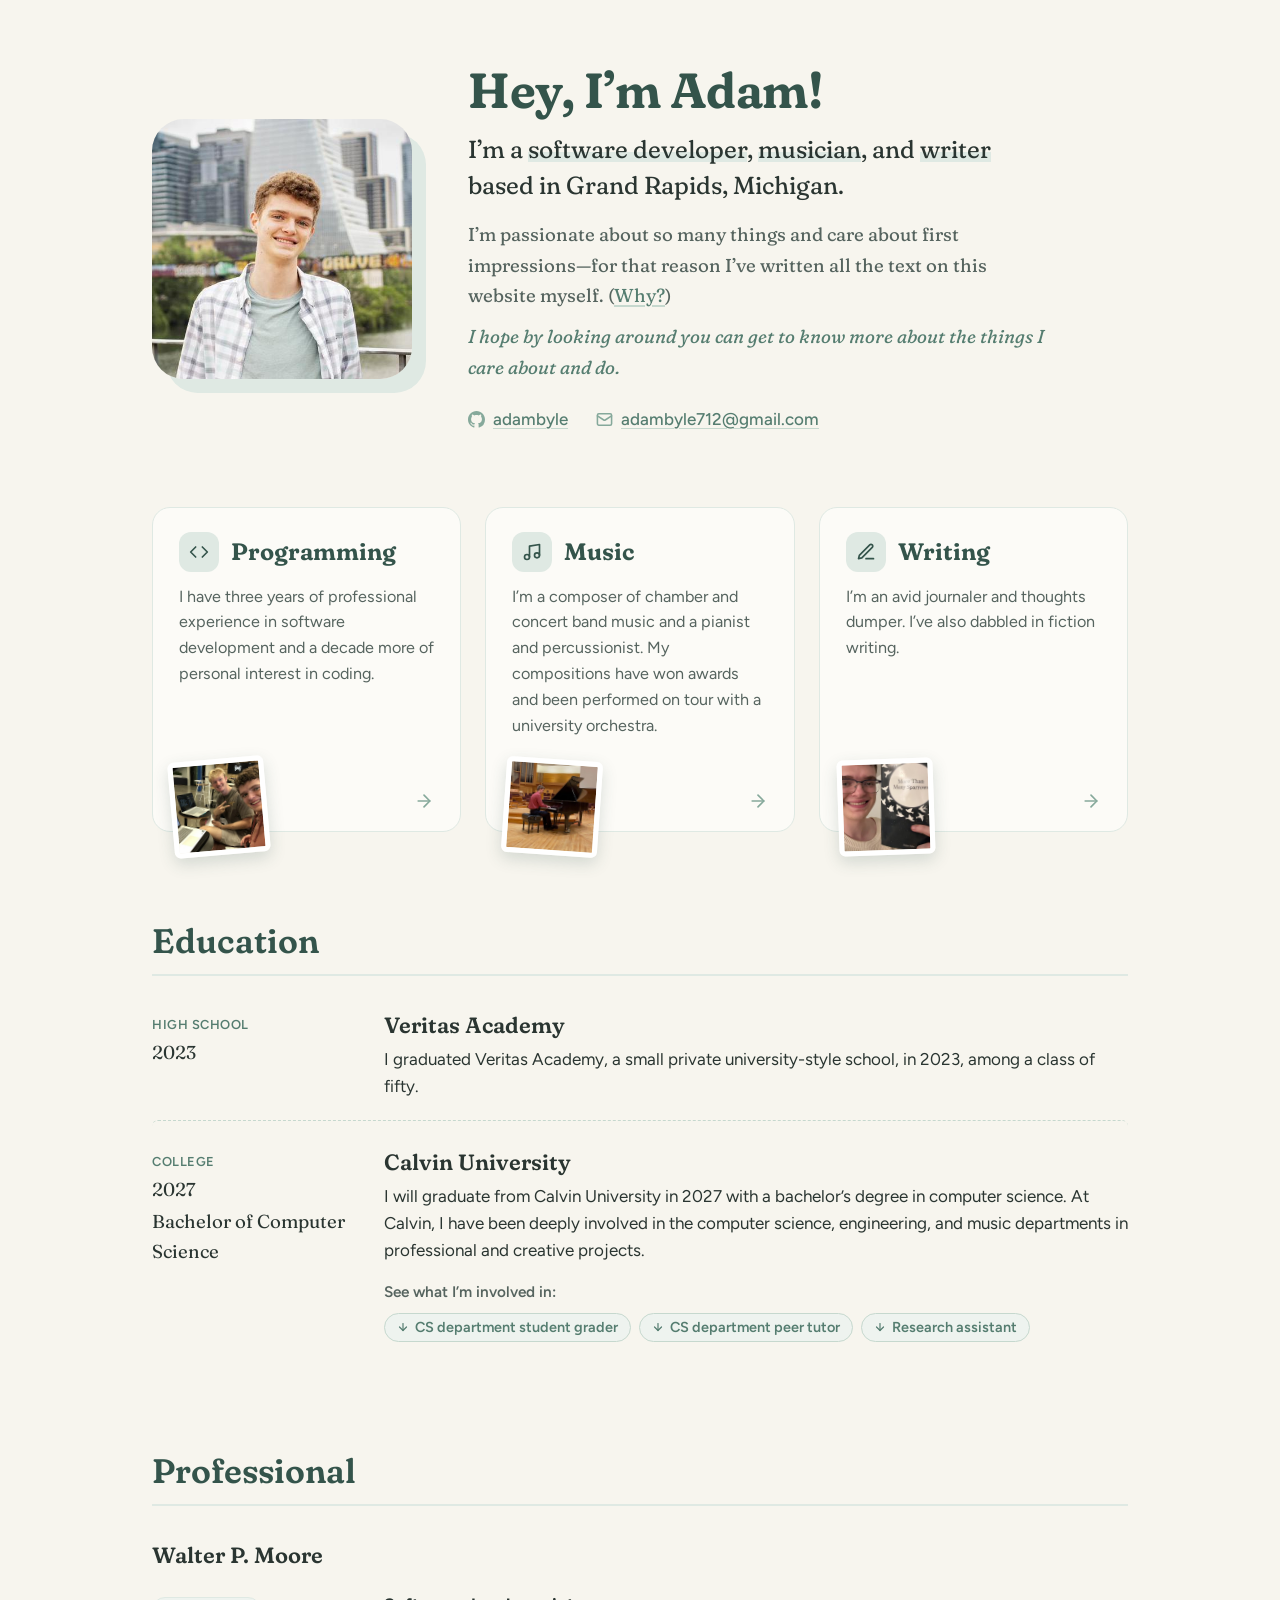
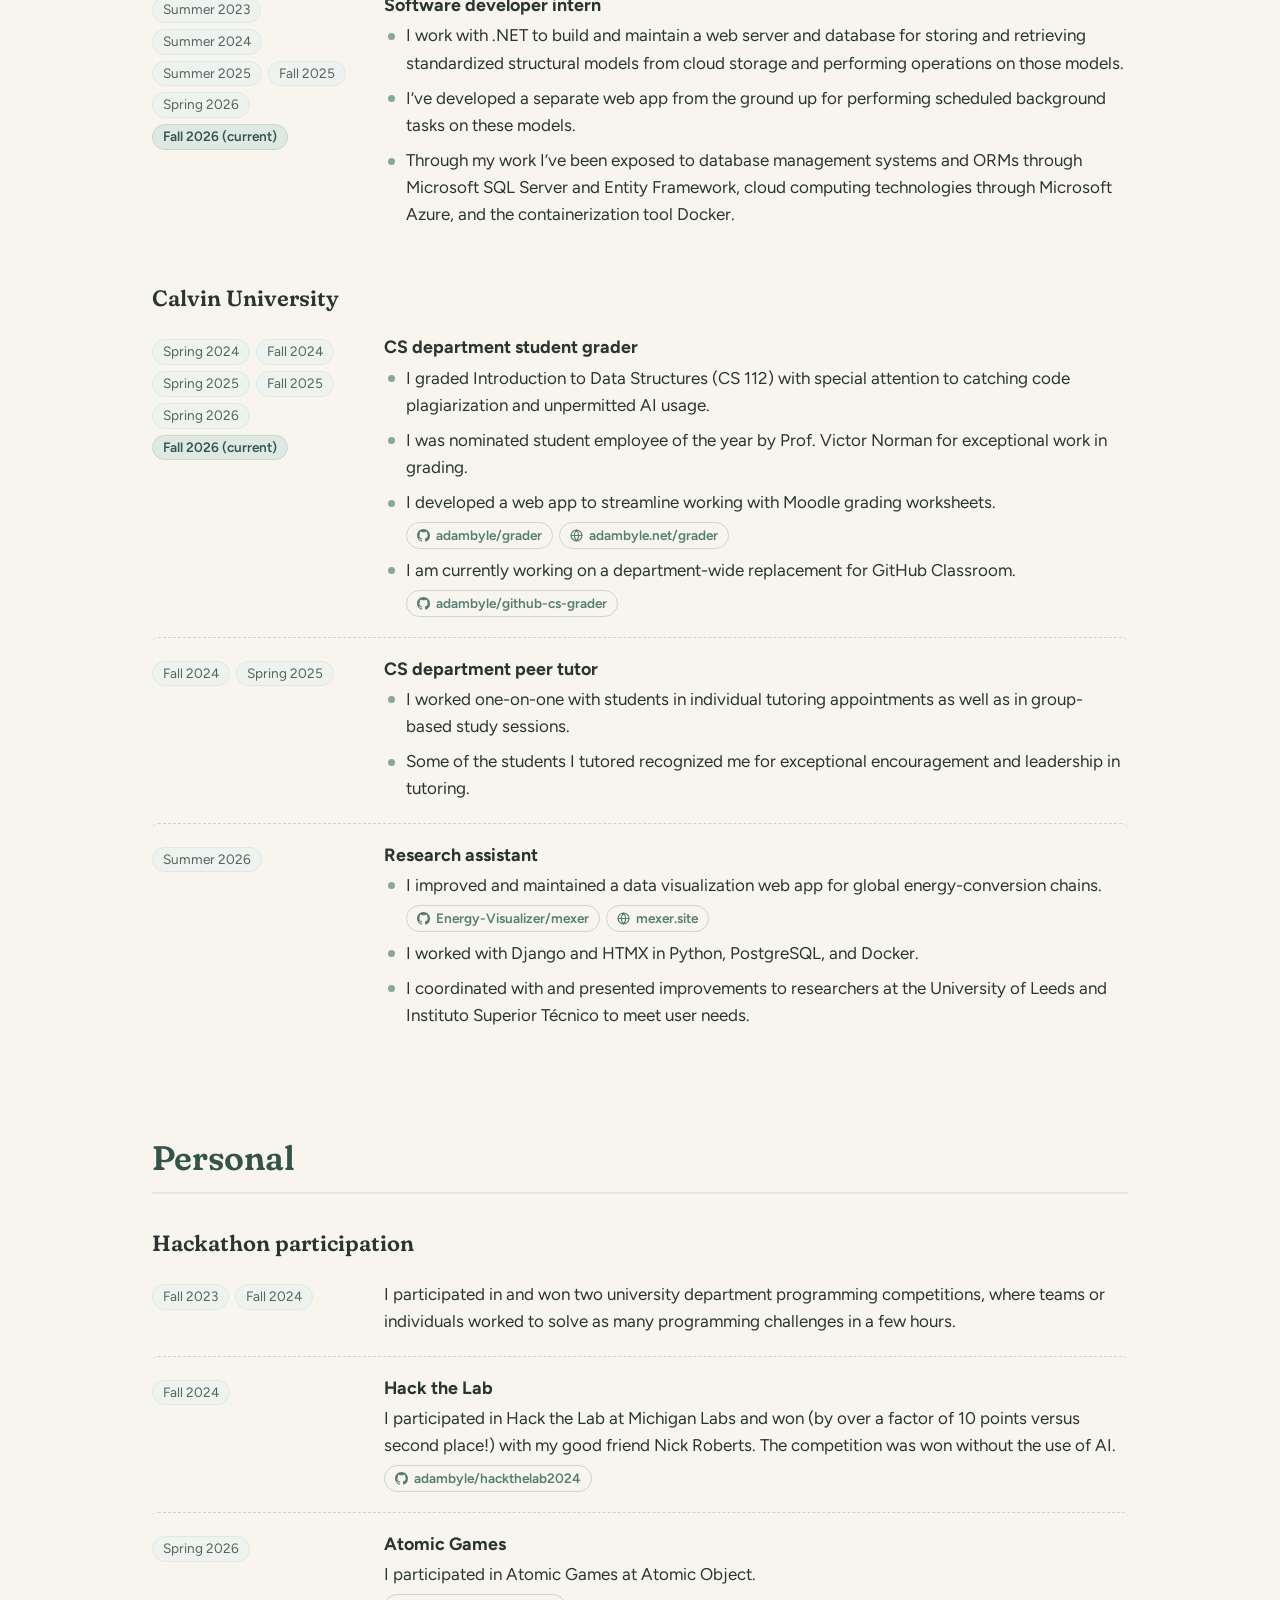
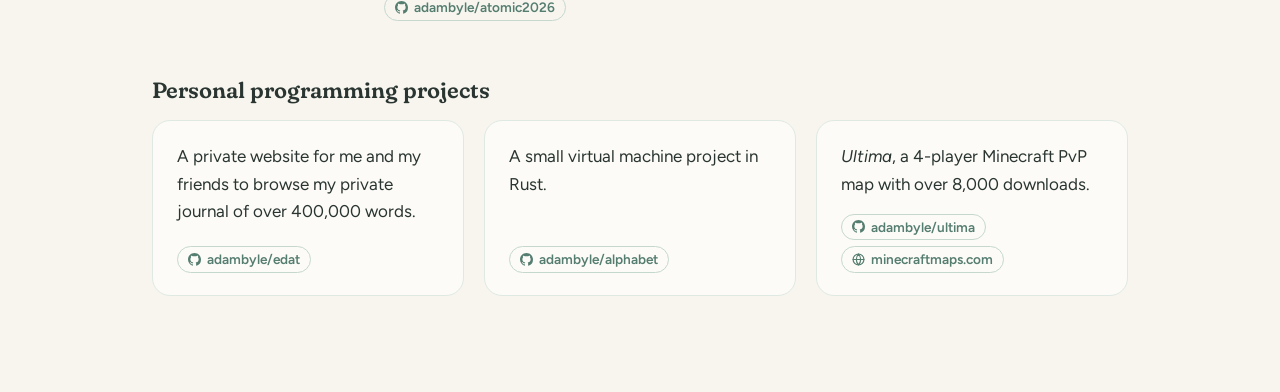
==== index.html @ 0cda098e "Contact info" ====
<!doctype html>
<html lang="en">
    <head>
        <meta charset="utf-8" />
        <meta
            name="viewport"
            content="width=device-width, initial-scale=1.0, shrink-to-fit=no"
        />
        <title>Adam Byle</title>
        <link rel="preconnect" href="https://fonts.googleapis.com" />
        <link rel="preconnect" href="https://fonts.gstatic.com" crossorigin />
        <link
            rel="stylesheet"
            href="https://fonts.googleapis.com/css2?family=Figtree:ital,wght@0,400;0,500;0,600;0,700;1,400&family=Fraunces:ital,opsz,wght,SOFT@0,9..144,400..700,100;1,9..144,400..700,100&display=swap"
        />
        <link rel="stylesheet" type="text/css" href="style.css" />
    </head>

    <body>
        <main class="page">
            <!-- Introduction -->
            <header class="intro">
                <img
                    class="intro-photo"
                    src="assets/images/profile.jpg"
                    alt="Adam Byle"
                    width="460"
                    height="460"
                />
                <div class="intro-text">
                    <h1 class="intro-greeting">Hey, I’m Adam!</h1>
                    <p class="intro-lead">
                        I’m a <span class="mark">software developer</span>,
                        <span class="mark">musician</span>, and
                        <span class="mark">writer</span> based in Grand Rapids,
                        Michigan.
                    </p>
                    <p class="intro-body">
                        I’m passionate about so many things and care about first
                        impressions—for that reason I’ve written all the text on
                        this website myself. (<a href="/article/ai">Why?</a>)
                    </p>
                    <p class="intro-body intro-closing">
                        I hope by looking around you can get to know more about
                        the things I care about and do.
                    </p>
                    <div class="links intro-links">
                        <a
                            class="link-github"
                            href="https://github.com/adambyle"
                            >adambyle</a
                        >
                        <a
                            class="link-email"
                            href="mailto:adambyle712@gmail.com"
                            >adambyle712@gmail.com</a
                        >
                    </div>
                </div>
            </header>

            <!-- Interests -->
            <nav class="interests" aria-label="Interests">
                <a class="interest" href="/programming">
                    <div class="interest-head">
                        <span class="interest-icon" aria-hidden="true">
                            <svg viewBox="0 0 24 24">
                                <polyline points="16 18 22 12 16 6" />
                                <polyline points="8 6 2 12 8 18" />
                            </svg>
                        </span>
                        <h2 class="interest-title">Programming</h2>
                    </div>
                    <p>
                        I have three years of professional experience in
                        software development and a decade more of personal
                        interest in coding.
                    </p>
                    <div class="interest-foot">
                        <img
                            class="interest-photo"
                            src="assets/images/hackathon.jpg"
                            alt="Adam and a friend at a hackathon"
                            width="360"
                            height="360"
                            loading="lazy"
                        />
                        <span class="interest-arrow" aria-hidden="true"></span>
                    </div>
                </a>
                <a class="interest" href="/music">
                    <div class="interest-head">
                        <span class="interest-icon" aria-hidden="true">
                            <svg viewBox="0 0 24 24">
                                <path d="M9 18V5l12-2v13" />
                                <circle cx="6" cy="18" r="3" />
                                <circle cx="18" cy="16" r="3" />
                            </svg>
                        </span>
                        <h2 class="interest-title">Music</h2>
                    </div>
                    <p>
                        I’m a composer of chamber and concert band music and a
                        pianist and percussionist. My compositions have won
                        awards and been performed on tour with a university
                        orchestra.
                    </p>
                    <div class="interest-foot">
                        <img
                            class="interest-photo"
                            src="assets/images/piano.jpg"
                            alt="Adam playing a grand piano"
                            width="360"
                            height="360"
                            loading="lazy"
                        />
                        <span class="interest-arrow" aria-hidden="true"></span>
                    </div>
                </a>
                <a class="interest" href="/writing">
                    <div class="interest-head">
                        <span class="interest-icon" aria-hidden="true">
                            <svg viewBox="0 0 24 24">
                                <path d="M12 20h9" />
                                <path
                                    d="M16.5 3.5a2.121 2.121 0 0 1 3 3L7 19l-4 1 1-4L16.5 3.5z"
                                />
                            </svg>
                        </span>
                        <h2 class="interest-title">Writing</h2>
                    </div>
                    <p>
                        I’m an avid journaler and thoughts dumper. I’ve also
                        dabbled in fiction writing.
                    </p>
                    <div class="interest-foot">
                        <img
                            class="interest-photo"
                            src="assets/images/book.jpg"
                            alt="Adam holding a book he wrote"
                            width="360"
                            height="360"
                            loading="lazy"
                        />
                        <span class="interest-arrow" aria-hidden="true"></span>
                    </div>
                </a>
            </nav>

            <!-- Education -->
            <section class="section" id="education">
                <h2 class="section-title">Education</h2>

                <article class="entry">
                    <div class="entry-meta">
                        <span class="entry-label">High school</span>
                        <span class="entry-date">2023</span>
                    </div>
                    <div class="entry-body">
                        <h3 class="entry-title">Veritas Academy</h3>
                        <p>
                            I graduated Veritas Academy, a small private
                            university-style school, in 2023, among a class of
                            fifty.
                        </p>
                    </div>
                </article>

                <article class="entry">
                    <div class="entry-meta">
                        <span class="entry-label">College</span>
                        <span class="entry-date">2027</span>
                        <span class="entry-date">Bachelor of Computer Science</span>
                    </div>
                    <div class="entry-body">
                        <h3 class="entry-title">Calvin University</h3>
                        <p>
                            I will graduate from Calvin University in 2027 with
                            a bachelor’s degree in computer science. At Calvin,
                            I have been deeply involved in the computer
                            science, engineering, and music departments in
                            professional and creative projects.
                        </p>

                        <!-- Keep in sync with every Calvin involvement on the page. -->
                        <div class="involvements">
                            <p class="involvements-label">
                                See what I’m involved in:
                            </p>
                            <ul class="jump-links">
                                <li>
                                    <a href="#calvin-grader"
                                        >CS department student grader</a
                                    >
                                </li>
                                <li>
                                    <a href="#calvin-tutor"
                                        >CS department peer tutor</a
                                    >
                                </li>
                                <li>
                                    <a href="#calvin-research"
                                        >Research assistant</a
                                    >
                                </li>
                            </ul>
                        </div>
                    </div>
                </article>
            </section>

            <!-- Professional -->
            <section class="section" id="professional">
                <h2 class="section-title">Professional</h2>

                <div class="org">
                    <h3 class="org-title">Walter P. Moore</h3>

                    <article class="entry" id="walter-p-moore">
                        <div class="entry-meta">
                            <ul class="terms">
                                <li>Summer 2023</li>
                                <li>Summer 2024</li>
                                <li>Summer 2025</li>
                                <li>Fall 2025</li>
                                <li>Spring 2026</li>
                                <li class="current">Fall 2026 (current)</li>
                            </ul>
                        </div>
                        <div class="entry-body">
                            <h4 class="entry-title">
                                Software developer intern
                            </h4>
                            <ul class="points">
                                <li>
                                    I work with .NET to build and maintain a
                                    web server and database for storing and
                                    retrieving standardized structural models
                                    from cloud storage and performing
                                    operations on those models.
                                </li>
                                <li>
                                    I’ve developed a separate web app from the
                                    ground up for performing scheduled
                                    background tasks on these models.
                                </li>
                                <li>
                                    Through my work I’ve been exposed to
                                    database management systems and ORMs
                                    through Microsoft SQL Server and Entity
                                    Framework, cloud computing technologies
                                    through Microsoft Azure, and the
                                    containerization tool Docker.
                                </li>
                            </ul>
                        </div>
                    </article>
                </div>

                <div class="org">
                    <h3 class="org-title">Calvin University</h3>

                    <article class="entry" id="calvin-grader">
                        <div class="entry-meta">
                            <ul class="terms">
                                <li>Spring 2024</li>
                                <li>Fall 2024</li>
                                <li>Spring 2025</li>
                                <li>Fall 2025</li>
                                <li>Spring 2026</li>
                                <li class="current">Fall 2026 (current)</li>
                            </ul>
                        </div>
                        <div class="entry-body">
                            <h4 class="entry-title">
                                CS department student grader
                            </h4>
                            <ul class="points">
                                <li>
                                    I graded Introduction to Data Structures (CS
                                    112) with special attention to catching
                                    code plagiarization and unpermitted AI
                                    usage.
                                </li>
                                <li>
                                    I was nominated student employee of the year
                                    by Prof. Victor Norman for exceptional work
                                    in grading.
                                </li>
                                <li>
                                    I developed a web app to streamline working
                                    with Moodle grading worksheets.
                                    <span class="links">
                                        <a
                                            class="link-github"
                                            href="https://github.com/adambyle/grader"
                                            >adambyle/grader</a
                                        >
                                        <a class="link-site" href="/grader"
                                            >adambyle.net/grader</a
                                        >
                                    </span>
                                </li>
                                <li>
                                    I am currently working on a department-wide
                                    replacement for GitHub Classroom.
                                    <span class="links">
                                        <a
                                            class="link-github"
                                            href="https://github.com/adambyle/github-cs-grader"
                                            >adambyle/github-cs-grader</a
                                        >
                                    </span>
                                </li>
                            </ul>
                        </div>
                    </article>

                    <article class="entry" id="calvin-tutor">
                        <div class="entry-meta">
                            <ul class="terms">
                                <li>Fall 2024</li>
                                <li>Spring 2025</li>
                            </ul>
                        </div>
                        <div class="entry-body">
                            <h4 class="entry-title">
                                CS department peer tutor
                            </h4>
                            <ul class="points">
                                <li>
                                    I worked one-on-one with students in
                                    individual tutoring appointments as well as
                                    in group-based study sessions.
                                </li>
                                <li>
                                    Some of the students I tutored recognized me
                                    for exceptional encouragement and leadership
                                    in tutoring.
                                </li>
                            </ul>
                        </div>
                    </article>

                    <article class="entry" id="calvin-research">
                        <div class="entry-meta">
                            <ul class="terms">
                                <li>Summer 2026</li>
                            </ul>
                        </div>
                        <div class="entry-body">
                            <h4 class="entry-title">Research assistant</h4>
                            <ul class="points">
                                <li>
                                    I improved and maintained a data
                                    visualization web app for global
                                    energy-conversion chains.
                                    <span class="links">
                                        <a
                                            class="link-github"
                                            href="https://github.com/Energy-Visualizer/mexer"
                                            >Energy-Visualizer/mexer</a
                                        >
                                        <a
                                            class="link-site"
                                            href="https://mexer.site"
                                            >mexer.site</a
                                        >
                                    </span>
                                </li>
                                <li>
                                    I worked with Django and HTMX in Python,
                                    PostgreSQL, and Docker.
                                </li>
                                <li>
                                    I coordinated with and presented
                                    improvements to researchers at the
                                    University of Leeds and Instituto Superior
                                    Técnico to meet user needs.
                                </li>
                            </ul>
                        </div>
                    </article>
                </div>
            </section>

            <!-- Personal -->
            <section class="section" id="personal">
                <h2 class="section-title">Personal</h2>

                <div class="org">
                    <h3 class="org-title">Hackathon participation</h3>

                    <article class="entry">
                        <div class="entry-meta">
                            <ul class="terms">
                                <li>Fall 2023</li>
                                <li>Fall 2024</li>
                            </ul>
                        </div>
                        <div class="entry-body">
                            <p>
                                I participated in and won two university
                                department programming competitions, where
                                teams or individuals worked to solve as many
                                programming challenges in a few hours.
                            </p>
                        </div>
                    </article>

                    <article class="entry">
                        <div class="entry-meta">
                            <ul class="terms">
                                <li>Fall 2024</li>
                            </ul>
                        </div>
                        <div class="entry-body">
                            <h4 class="entry-title">Hack the Lab</h4>
                            <p>
                                I participated in Hack the Lab at Michigan Labs
                                and won (by over a factor of 10 points versus
                                second place!) with my good friend Nick Roberts.
                                The competition was won without the use of AI.
                            </p>
                            <span class="links">
                                <a
                                    class="link-github"
                                    href="https://github.com/adambyle/hackthelab2024"
                                    >adambyle/hackthelab2024</a
                                >
                            </span>
                        </div>
                    </article>

                    <article class="entry">
                        <div class="entry-meta">
                            <ul class="terms">
                                <li>Spring 2026</li>
                            </ul>
                        </div>
                        <div class="entry-body">
                            <h4 class="entry-title">Atomic Games</h4>
                            <p>I participated in Atomic Games at Atomic Object.</p>
                            <span class="links">
                                <a
                                    class="link-github"
                                    href="https://github.com/adambyle/atomic2026"
                                    >adambyle/atomic2026</a
                                >
                            </span>
                        </div>
                    </article>
                </div>

                <div class="org">
                    <h3 class="org-title">Personal programming projects</h3>

                    <ul class="projects">
                        <li class="project">
                            <p>
                                A private website for me and my friends to
                                browse my private journal of over 400,000 words.
                            </p>
                            <span class="links">
                                <a
                                    class="link-github"
                                    href="https://github.com/adambyle/edat"
                                    >adambyle/edat</a
                                >
                            </span>
                        </li>
                        <li class="project">
                            <p>A small virtual machine project in Rust.</p>
                            <span class="links">
                                <a
                                    class="link-github"
                                    href="https://github.com/adambyle/alphabet"
                                    >adambyle/alphabet</a
                                >
                            </span>
                        </li>
                        <li class="project">
                            <p>
                                <em>Ultima</em>, a 4-player Minecraft PvP map
                                with over 8,000 downloads.
                            </p>
                            <span class="links">
                                <a
                                    class="link-github"
                                    href="https://github.com/adambyle/ultima"
                                    >adambyle/ultima</a
                                >
                                <a
                                    class="link-site"
                                    href="https://www.minecraftmaps.com/47320-ultima-pvp"
                                    >minecraftmaps.com</a
                                >
                            </span>
                        </li>
                    </ul>
                </div>
            </section>

            <!-- Music and writing: reserved for future content. -->
            <!--
            <section class="section" id="music-and-writing">
                <h2 class="section-title">Music and writing</h2>
            </section>
            -->
        </main>
    </body>
</html>
---- style.css ----
:root {
    /* Off-whites */
    --paper: #f7f5ee;
    --paper-raised: #fcfbf7;

    /* Soft blue-leaning greens */
    --sage-50: #eef3ef;
    --sage-100: #dfe9e3;
    --sage-200: #c6d8ce;
    --sage-400: #86a99b;
    --sage-600: #557d70;
    --sage-800: #34544b;

    /* Text */
    --ink: #2a3531;
    --ink-soft: #56645f;

    --font-serif: "Fraunces", Georgia, "Times New Roman", serif;
    --font-sans: "Figtree", system-ui, -apple-system, "Segoe UI", sans-serif;

    --radius: 18px;

    /* Icons (used as masks so they take on the text color) */
    --icon-github: url("data:image/svg+xml,%3Csvg xmlns='http://www.w3.org/2000/svg' viewBox='0 0 16 16'%3E%3Cpath d='M8 0C3.58 0 0 3.58 0 8c0 3.54 2.29 6.53 5.47 7.59.4.07.55-.17.55-.38 0-.19-.01-.82-.01-1.49-2.01.37-2.53-.49-2.69-.94-.09-.23-.48-.94-.82-1.13-.28-.15-.68-.52-.01-.53.63-.01 1.08.58 1.23.82.72 1.21 1.87.87 2.33.66.07-.52.28-.87.51-1.07-1.78-.2-3.64-.89-3.64-3.95 0-.87.31-1.59.82-2.15-.08-.2-.36-1.02.08-2.12 0 0 .67-.21 2.2.82.64-.18 1.32-.27 2-.27.68 0 1.36.09 2 .27 1.53-1.04 2.2-.82 2.2-.82.44 1.1.16 1.92.08 2.12.51.56.82 1.27.82 2.15 0 3.07-1.87 3.75-3.65 3.95.29.25.54.73.54 1.48 0 1.07-.01 1.93-.01 2.2 0 .21.15.46.55.38A8.013 8.013 0 0016 8c0-4.42-3.58-8-8-8z'/%3E%3C/svg%3E");
    --icon-globe: url("data:image/svg+xml,%3Csvg xmlns='http://www.w3.org/2000/svg' viewBox='0 0 24 24' fill='none' stroke='black' stroke-width='2.2' stroke-linecap='round' stroke-linejoin='round'%3E%3Ccircle cx='12' cy='12' r='10'/%3E%3Cpath d='M12 2a14.5 14.5 0 0 0 0 20 14.5 14.5 0 0 0 0-20'/%3E%3Cpath d='M2 12h20'/%3E%3C/svg%3E");
    --icon-mail: url("data:image/svg+xml,%3Csvg xmlns='http://www.w3.org/2000/svg' viewBox='0 0 24 24' fill='none' stroke='black' stroke-width='2.2' stroke-linecap='round' stroke-linejoin='round'%3E%3Crect x='2' y='4' width='20' height='16' rx='2'/%3E%3Cpath d='m22 7-8.97 5.7a1.94 1.94 0 0 1-2.06 0L2 7'/%3E%3C/svg%3E");
    --icon-arrow-right: url("data:image/svg+xml,%3Csvg xmlns='http://www.w3.org/2000/svg' viewBox='0 0 24 24' fill='none' stroke='black' stroke-width='2' stroke-linecap='round' stroke-linejoin='round'%3E%3Cpath d='M5 12h14'/%3E%3Cpath d='m12 5 7 7-7 7'/%3E%3C/svg%3E");
    --icon-arrow-down: url("data:image/svg+xml,%3Csvg xmlns='http://www.w3.org/2000/svg' viewBox='0 0 24 24' fill='none' stroke='black' stroke-width='2.4' stroke-linecap='round' stroke-linejoin='round'%3E%3Cpath d='M12 5v14'/%3E%3Cpath d='m19 12-7 7-7-7'/%3E%3C/svg%3E");
}

*,
*::before,
*::after {
    box-sizing: border-box;
}

html {
    background: var(--paper);
    color: var(--ink);
    font-family: var(--font-sans);
    font-size: 17px;
    line-height: 1.6;
    -webkit-text-size-adjust: 100%;
    scroll-behavior: smooth;
}

body {
    margin: 0;
}

a {
    color: var(--sage-600);
    text-decoration-color: var(--sage-200);
    text-decoration-thickness: 2px;
    text-underline-offset: 3px;
    transition:
        color 0.15s ease,
        text-decoration-color 0.15s ease;
}

a:hover {
    color: var(--sage-800);
    text-decoration-color: var(--sage-400);
}

h1,
h2,
h3,
h4 {
    margin: 0;
    line-height: 1.25;
}

p {
    margin: 0;
}

.page {
    max-width: 1040px;
    margin: 0 auto;
    padding: 64px 32px 96px;
}

/* ---------- Introduction ---------- */

.intro {
    display: grid;
    grid-template-columns: auto 1fr;
    align-items: center;
    gap: 56px;
}

.intro-photo {
    display: block;
    width: 260px;
    height: 260px;
    object-fit: cover;
    border-radius: 32px;
    box-shadow: 14px 14px 0 var(--sage-100);
}

.intro-text {
    max-width: 34em;
    font-family: var(--font-serif);
    font-variation-settings: "SOFT" 100;
}

.intro-greeting {
    font-size: 2.9rem;
    font-weight: 650;
    line-height: 1.1;
    letter-spacing: -0.01em;
    color: var(--sage-800);
}

.intro-lead {
    margin-top: 14px;
    font-size: 1.45rem;
    line-height: 1.45;
}

/* A soft highlighter stroke behind key words */
.mark {
    background: linear-gradient(
        transparent 60%,
        var(--sage-100) 60%,
        var(--sage-100) 92%,
        transparent 92%
    );
}

.intro-body {
    margin-top: 16px;
    font-size: 1.1rem;
    line-height: 1.65;
    color: var(--ink-soft);
}

.intro-closing {
    margin-top: 10px;
    font-style: italic;
    color: var(--sage-600);
}

/* ---------- Interests ---------- */

.interests {
    display: grid;
    grid-template-columns: repeat(3, 1fr);
    gap: 24px;
    margin-top: 72px;
}

.interest {
    display: flex;
    flex-direction: column;
    gap: 12px;
    padding: 24px 26px 20px;
    text-decoration: none;
    color: var(--ink);
    background: var(--paper-raised);
    border: 1px solid var(--sage-100);
    border-radius: var(--radius);
    transition:
        border-color 0.2s ease,
        background-color 0.2s ease,
        transform 0.2s ease;
}

.interest:hover {
    color: var(--ink);
    background: var(--sage-50);
    border-color: var(--sage-200);
    transform: translateY(-2px);
}

.interest-head {
    display: flex;
    align-items: center;
    gap: 12px;
}

.interest-icon {
    display: grid;
    place-items: center;
    flex: none;
    width: 40px;
    height: 40px;
    border-radius: 12px;
    background: var(--sage-100);
    color: var(--sage-800);
}

.interest-icon svg {
    width: 20px;
    height: 20px;
    fill: none;
    stroke: currentColor;
    stroke-width: 2;
    stroke-linecap: round;
    stroke-linejoin: round;
}

.interest-title {
    font-family: var(--font-serif);
    font-variation-settings: "SOFT" 100;
    font-weight: 650;
    font-size: 1.4rem;
    color: var(--sage-800);
}

.interest p {
    color: var(--ink-soft);
    font-size: 0.95rem;
}

.interest-foot {
    display: flex;
    align-items: flex-end;
    justify-content: space-between;
    margin-top: auto;
    padding-top: 8px;
}

/* Small snapshot that hangs over the bottom edge of the panel */
.interest-photo {
    display: block;
    width: 96px;
    height: 96px;
    margin: 0 0 -44px -8px;
    object-fit: cover;
    border: 5px solid #fff;
    border-radius: 6px;
    box-shadow: 0 6px 16px rgba(52, 84, 75, 0.18);
    transform: rotate(-5deg);
    transition: transform 0.25s ease;
}

.interest:nth-child(2) .interest-photo {
    transform: rotate(4deg);
}

.interest:nth-child(3) .interest-photo {
    transform: rotate(-2deg);
}

.interest:hover .interest-photo {
    transform: rotate(0deg) scale(1.04);
}

.interest-arrow {
    width: 20px;
    height: 20px;
    background: var(--sage-400);
    mask: var(--icon-arrow-right) center / contain no-repeat;
    -webkit-mask: var(--icon-arrow-right) center / contain no-repeat;
    transition:
        transform 0.2s ease,
        background-color 0.2s ease;
}

.interest:hover .interest-arrow {
    background: var(--sage-800);
    transform: translateX(3px);
}

/* ---------- Experience sections ---------- */

.section {
    margin-top: 88px;
}

.section-title {
    font-family: var(--font-serif);
    font-variation-settings: "SOFT" 100;
    font-weight: 600;
    font-size: 2rem;
    color: var(--sage-800);
    padding-bottom: 12px;
    margin-bottom: 8px;
    border-bottom: 2px solid var(--sage-100);
}

.org {
    margin-top: 36px;
}

.org-title {
    font-family: var(--font-serif);
    font-variation-settings: "SOFT" 100;
    font-weight: 600;
    font-size: 1.3rem;
    color: var(--ink);
    margin-bottom: 4px;
}

.entry {
    display: grid;
    grid-template-columns: 200px 1fr;
    gap: 32px;
    padding: 20px 0;
    border-radius: 6px;
    scroll-margin-top: 32px;
}

.entry + .entry {
    border-top: 1px dashed var(--sage-200);
}

.section > .entry {
    padding-top: 28px;
}

/* Gently highlight an entry reached through a jump link */
.entry:target {
    animation: arrive 2.4s ease-out;
}

@keyframes arrive {
    0%,
    30% {
        background: var(--sage-50);
        box-shadow: 0 0 0 14px var(--sage-50);
    }
    100% {
        background: transparent;
        box-shadow: 0 0 0 14px transparent;
    }
}

.entry-meta {
    display: flex;
    flex-direction: column;
    align-items: flex-start;
    gap: 2px;
    font-size: 0.88rem;
    color: var(--ink-soft);
    padding-top: 3px;
}

.entry-label {
    font-weight: 600;
    letter-spacing: 0.04em;
    text-transform: uppercase;
    font-size: 0.76rem;
    color: var(--sage-600);
}

.entry-date {
    font-family: var(--font-serif);
    font-size: 1.1rem;
    color: var(--ink);
}

.entry-title {
    font-family: var(--font-sans);
    font-weight: 700;
    font-size: 1.05rem;
    margin-bottom: 6px;
}

h3.entry-title {
    font-family: var(--font-serif);
    font-variation-settings: "SOFT" 100;
    font-weight: 600;
    font-size: 1.3rem;
}

/* Term chips (e.g. "Summer 2023") */

.terms {
    display: flex;
    flex-wrap: wrap;
    gap: 6px;
    margin: 0;
    padding: 0;
    list-style: none;
}

.terms li {
    padding: 1px 10px;
    border-radius: 999px;
    background: var(--sage-50);
    border: 1px solid var(--sage-100);
    font-size: 0.8rem;
    white-space: nowrap;
}

.terms li.current {
    background: var(--sage-100);
    border-color: var(--sage-200);
    color: var(--sage-800);
    font-weight: 600;
}

/* Bulleted points */

.points {
    margin: 0;
    padding: 0;
    list-style: none;
}

.points li {
    position: relative;
    padding-left: 22px;
}

.points li + li {
    margin-top: 8px;
}

.points li::before {
    content: "";
    position: absolute;
    left: 4px;
    top: 0.62em;
    width: 7px;
    height: 7px;
    border-radius: 50%;
    background: var(--sage-400);
}

/* Link pills (GitHub repositories, live sites) */

.links {
    display: flex;
    flex-wrap: wrap;
    gap: 6px;
    margin-top: 6px;
}

.links a {
    display: inline-flex;
    align-items: center;
    gap: 6px;
    padding: 0 10px;
    border-radius: 999px;
    border: 1px solid var(--sage-200);
    font-size: 0.8rem;
    font-weight: 600;
    line-height: 1.8;
    text-decoration: none;
    white-space: nowrap;
    transition:
        background-color 0.15s ease,
        color 0.15s ease;
}

.links a:hover {
    background: var(--sage-100);
}

.link-github::before,
.link-site::before,
.link-email::before {
    content: "";
    flex: none;
    width: 13px;
    height: 13px;
    background: currentColor;
}

.link-github::before {
    mask: var(--icon-github) center / contain no-repeat;
    -webkit-mask: var(--icon-github) center / contain no-repeat;
}

.link-site::before {
    mask: var(--icon-globe) center / contain no-repeat;
    -webkit-mask: var(--icon-globe) center / contain no-repeat;
}

.link-email::before {
    mask: var(--icon-mail) center / contain no-repeat;
    -webkit-mask: var(--icon-mail) center / contain no-repeat;
}

/* GitHub and email under the introduction */
.intro-links {
    gap: 8px 28px;
    margin-top: 20px;
    font-family: var(--font-sans);
}

.intro-links a {
    gap: 8px;
    padding: 0;
    border: none;
    border-radius: 0;
    font-size: 1rem;
    font-weight: 500;
    text-decoration: underline;
    text-decoration-color: var(--sage-200);
}

.intro-links a:hover {
    background: none;
    text-decoration-color: var(--sage-400);
}

.intro-links a::before {
    width: 17px;
    height: 17px;
    background: var(--sage-400);
}

.intro-links a:hover::before {
    background: var(--sage-600);
}

/* Jump links to related entries */

.involvements {
    margin-top: 16px;
}

.involvements-label {
    font-size: 0.9rem;
    font-weight: 600;
    color: var(--ink-soft);
}

.jump-links {
    display: flex;
    flex-wrap: wrap;
    gap: 8px;
    margin: 8px 0 0;
    padding: 0;
    list-style: none;
}

.jump-links a {
    display: inline-flex;
    align-items: center;
    gap: 6px;
    padding: 2px 12px;
    border-radius: 999px;
    background: var(--sage-50);
    border: 1px solid var(--sage-200);
    font-size: 0.85rem;
    font-weight: 600;
    text-decoration: none;
    transition: background-color 0.15s ease;
}

.jump-links a::before {
    content: "";
    flex: none;
    width: 12px;
    height: 12px;
    background: currentColor;
    mask: var(--icon-arrow-down) center / contain no-repeat;
    -webkit-mask: var(--icon-arrow-down) center / contain no-repeat;
}

.jump-links a:hover {
    background: var(--sage-100);
}

/* Personal projects */

.projects {
    display: grid;
    grid-template-columns: repeat(3, 1fr);
    gap: 20px;
    margin: 16px 0 0;
    padding: 0;
    list-style: none;
}

.project {
    display: flex;
    flex-direction: column;
    justify-content: space-between;
    gap: 16px;
    padding: 22px 24px;
    background: var(--paper-raised);
    border: 1px solid var(--sage-100);
    border-radius: var(--radius);
}

.project .links {
    margin-top: 0;
}

/* ---------- Small screens ---------- */

@media (max-width: 820px) {
    .intro {
        grid-template-columns: 1fr;
        gap: 36px;
    }

    .intro-photo {
        width: 200px;
        height: 200px;
    }

    .intro-greeting {
        font-size: 2.3rem;
    }

    .intro-lead {
        font-size: 1.25rem;
    }

    .interests,
    .projects {
        grid-template-columns: 1fr;
    }

    .interests {
        row-gap: 56px;
    }

    .entry {
        grid-template-columns: 1fr;
        gap: 10px;
    }

    .entry-meta {
        flex-direction: row;
        flex-wrap: wrap;
        align-items: baseline;
        gap: 4px 10px;
    }

}

@media (max-width: 480px) {
    html {
        font-size: 16px;
    }

    .page {
        padding: 40px 20px 72px;
    }
}

@media (prefers-reduced-motion: reduce) {
    html {
        scroll-behavior: auto;
    }

    * {
        transition: none !important;
        animation: none !important;
    }
}
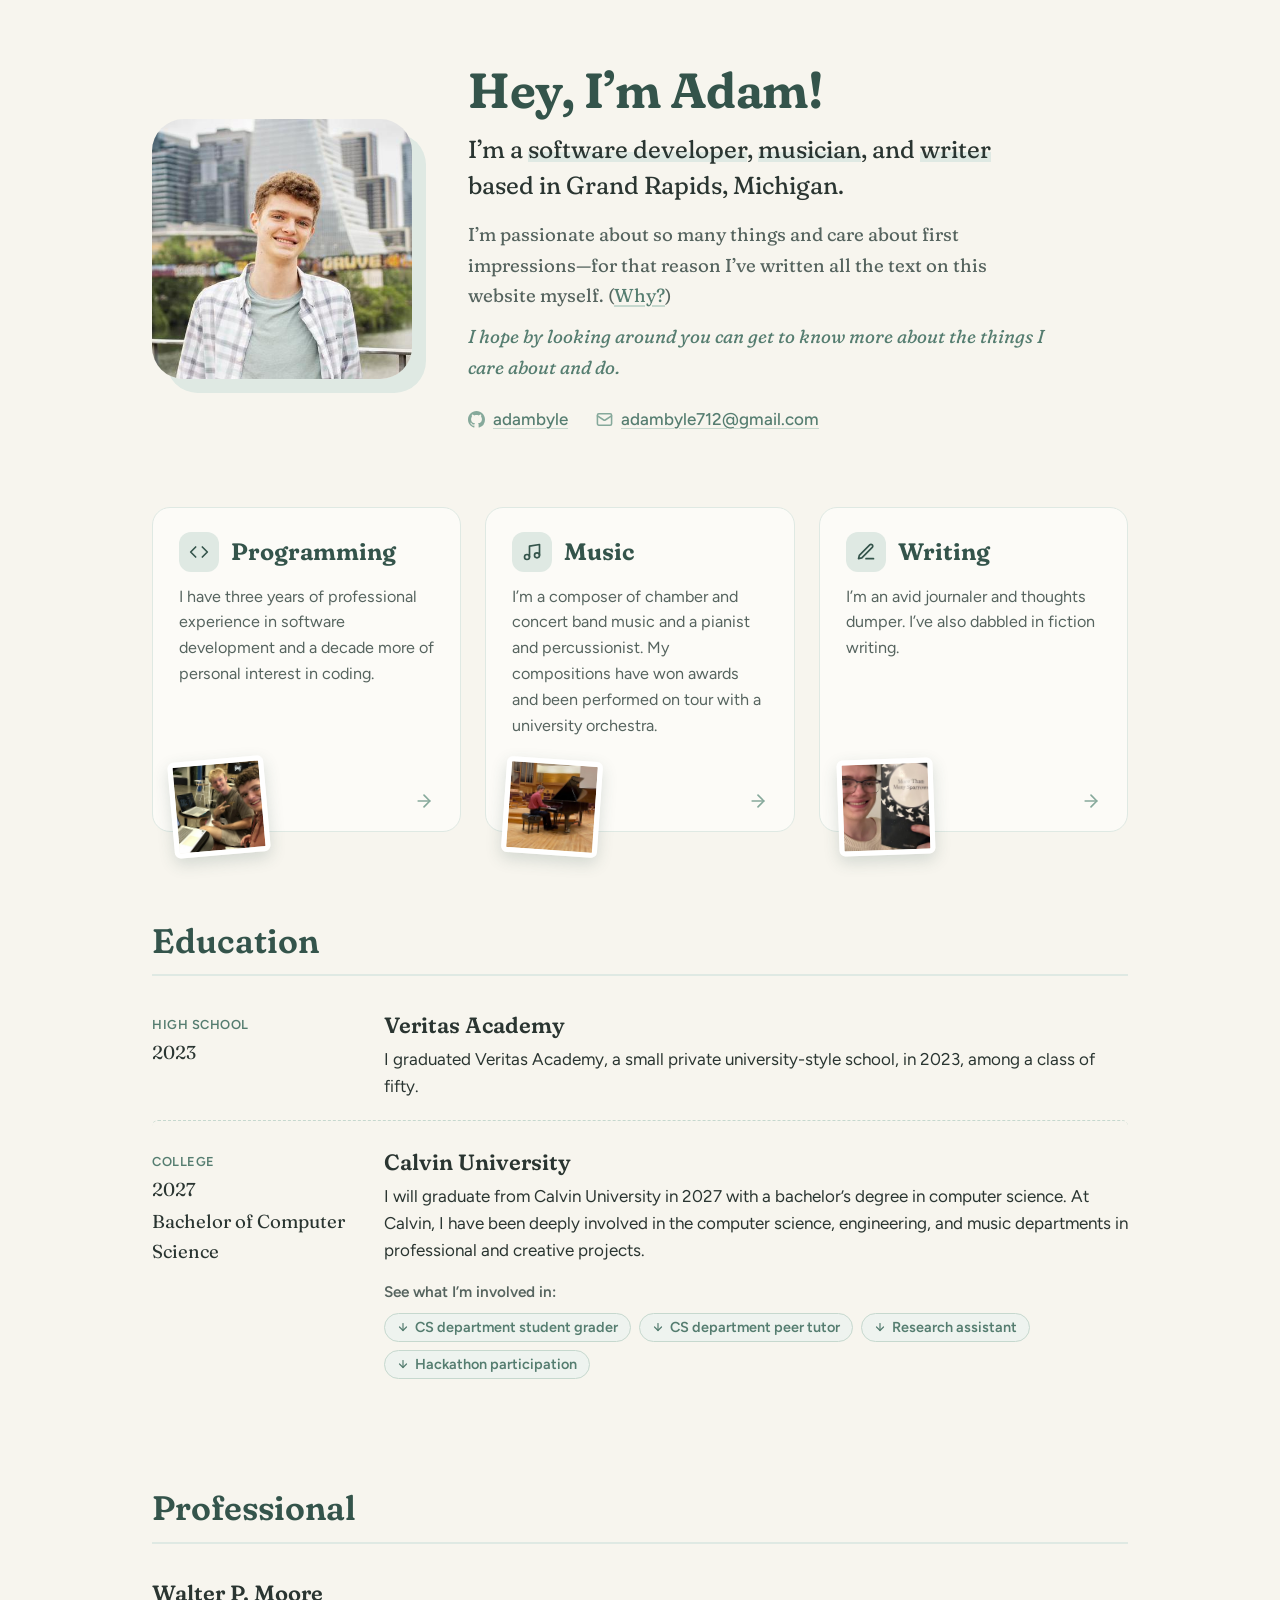
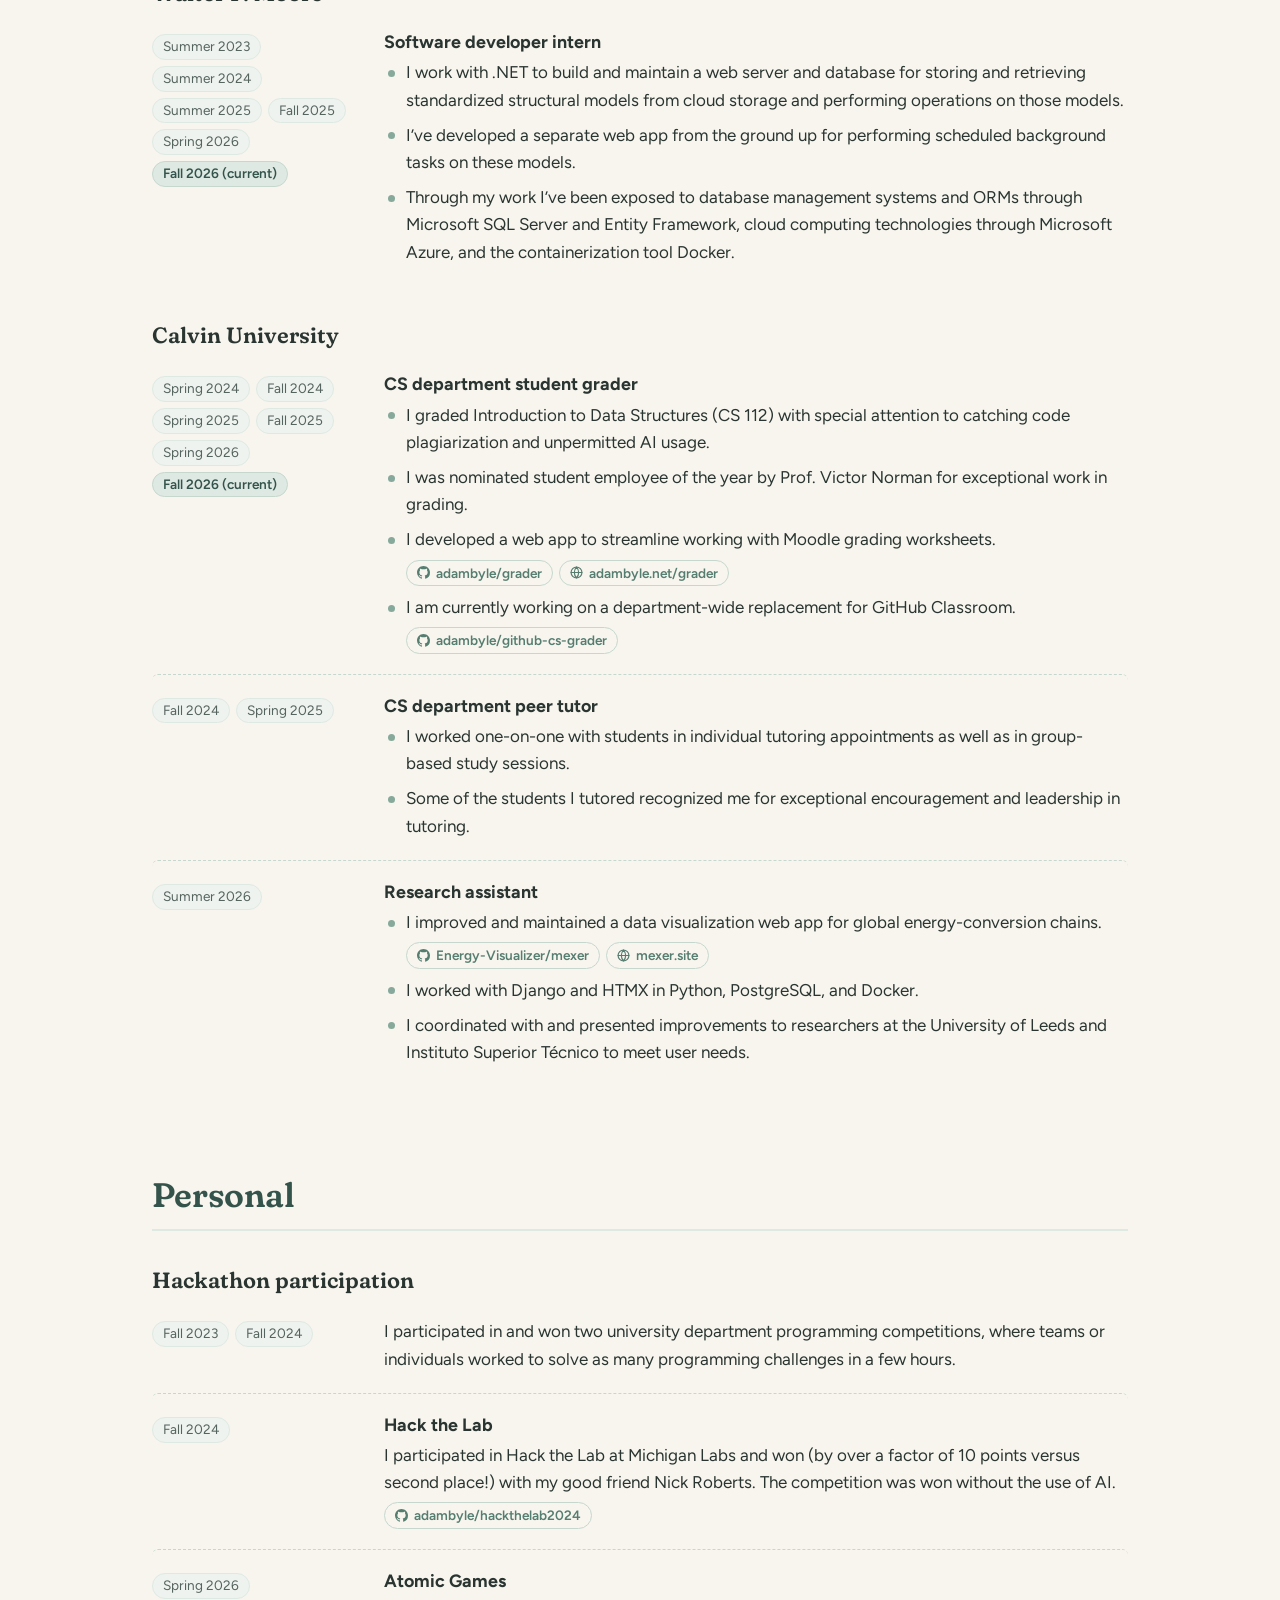
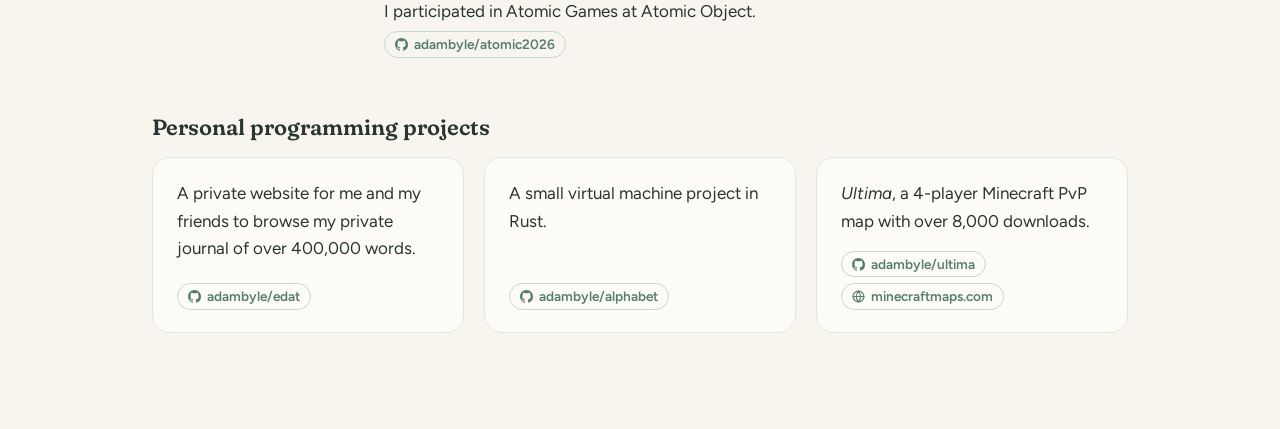
==== commit 502d186e: "Add hackathon shortcut" ====
--- a/index.html
+++ b/index.html
@@ -13,7 +13,7 @@
             rel="stylesheet"
             href="https://fonts.googleapis.com/css2?family=Figtree:ital,wght@0,400;0,500;0,600;0,700;1,400&family=Fraunces:ital,opsz,wght,SOFT@0,9..144,400..700,100;1,9..144,400..700,100&display=swap"
         />
-        <link rel="stylesheet" type="text/css" href="style.css" />
+        <link rel="stylesheet" type="text/css" href="style.css?v=1bf03f1" />
     </head>
 
     <body>
@@ -203,6 +203,11 @@
                                         >Research assistant</a
                                     >
                                 </li>
+                                <li>
+                                    <a href="#hackathons"
+                                        >Hackathon participation</a
+                                    >
+                                </li>
                             </ul>
                         </div>
                     </div>
@@ -388,7 +393,7 @@
             <section class="section" id="personal">
                 <h2 class="section-title">Personal</h2>
 
-                <div class="org">
+                <div class="org" id="hackathons">
                     <h3 class="org-title">Hackathon participation</h3>
 
                     <article class="entry">
--- a/style.css
+++ b/style.css
@@ -283,6 +283,8 @@
 
 .org {
     margin-top: 36px;
+    border-radius: 6px;
+    scroll-margin-top: 32px;
 }
 
 .org-title {
@@ -311,8 +313,9 @@
     padding-top: 28px;
 }
 
-/* Gently highlight an entry reached through a jump link */
-.entry:target {
+/* Gently highlight an entry or group reached through a jump link */
+.entry:target,
+.org:target {
     animation: arrive 2.4s ease-out;
 }
 
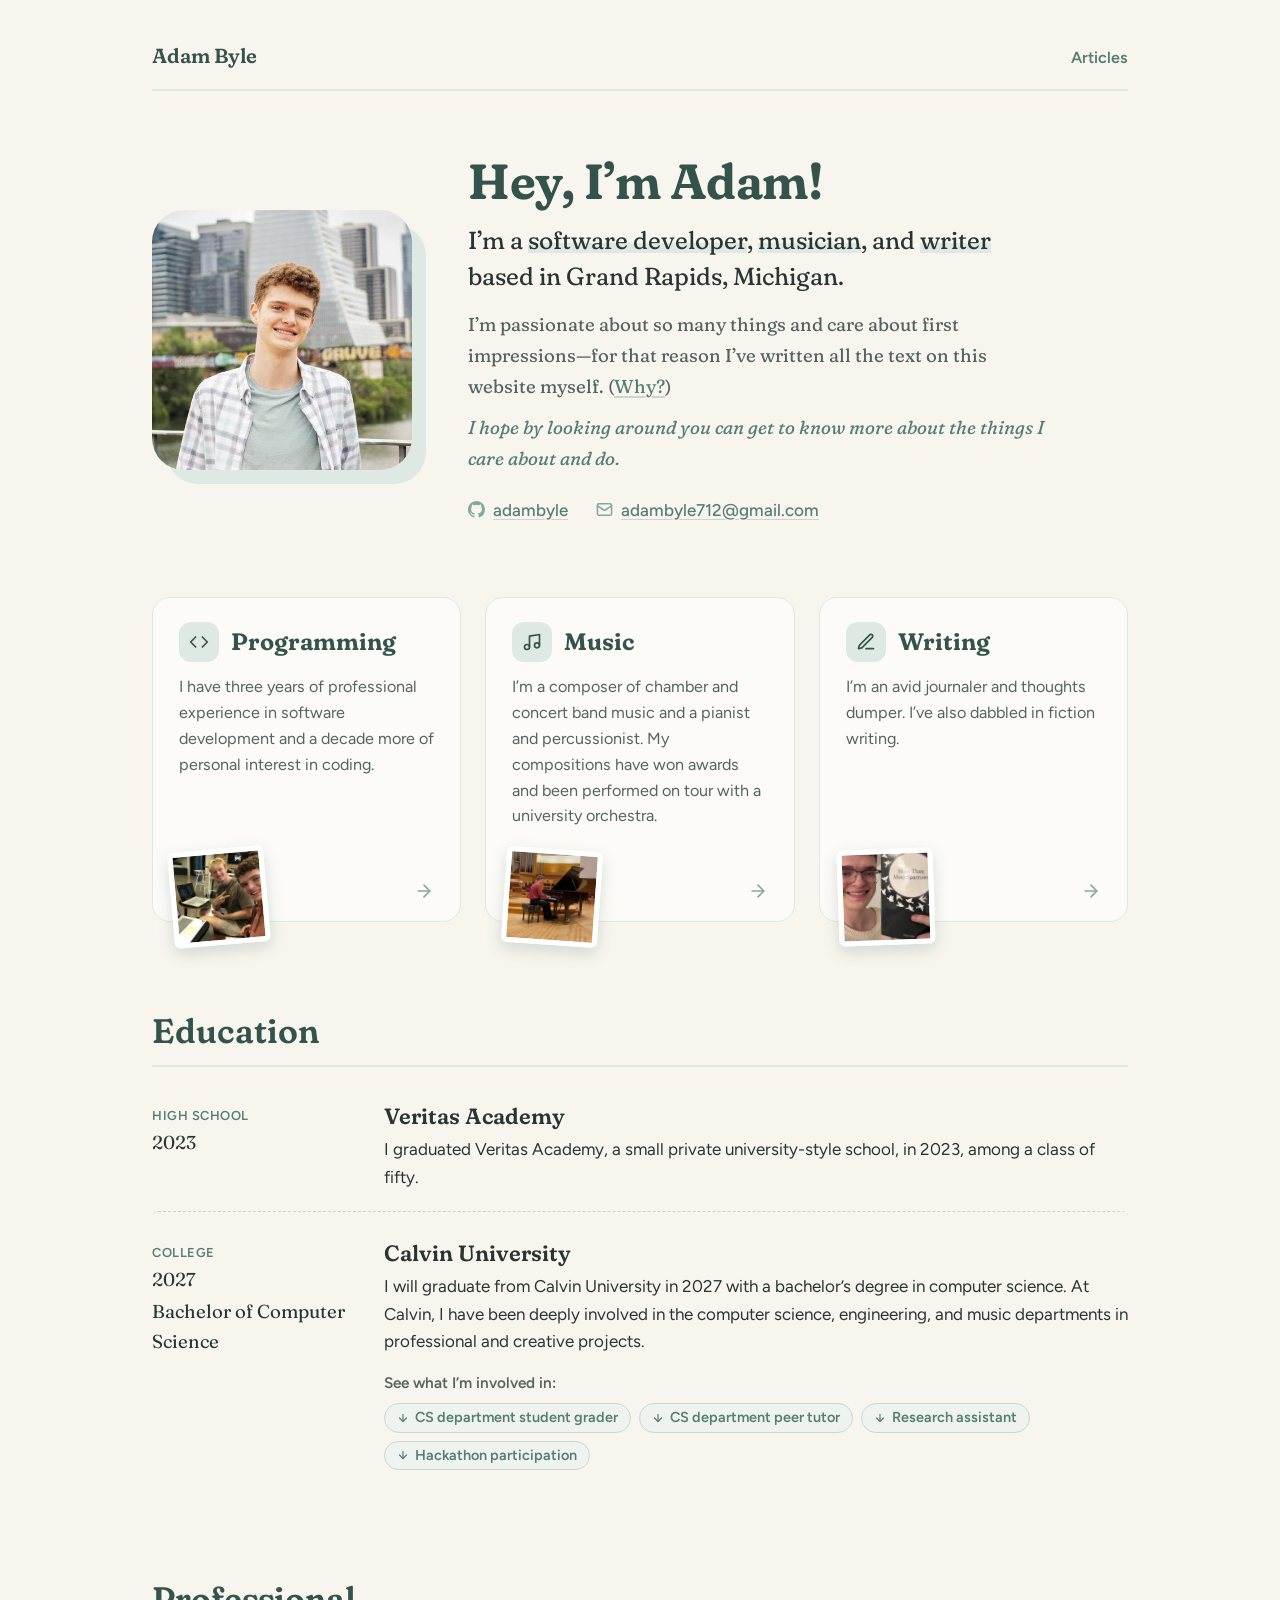
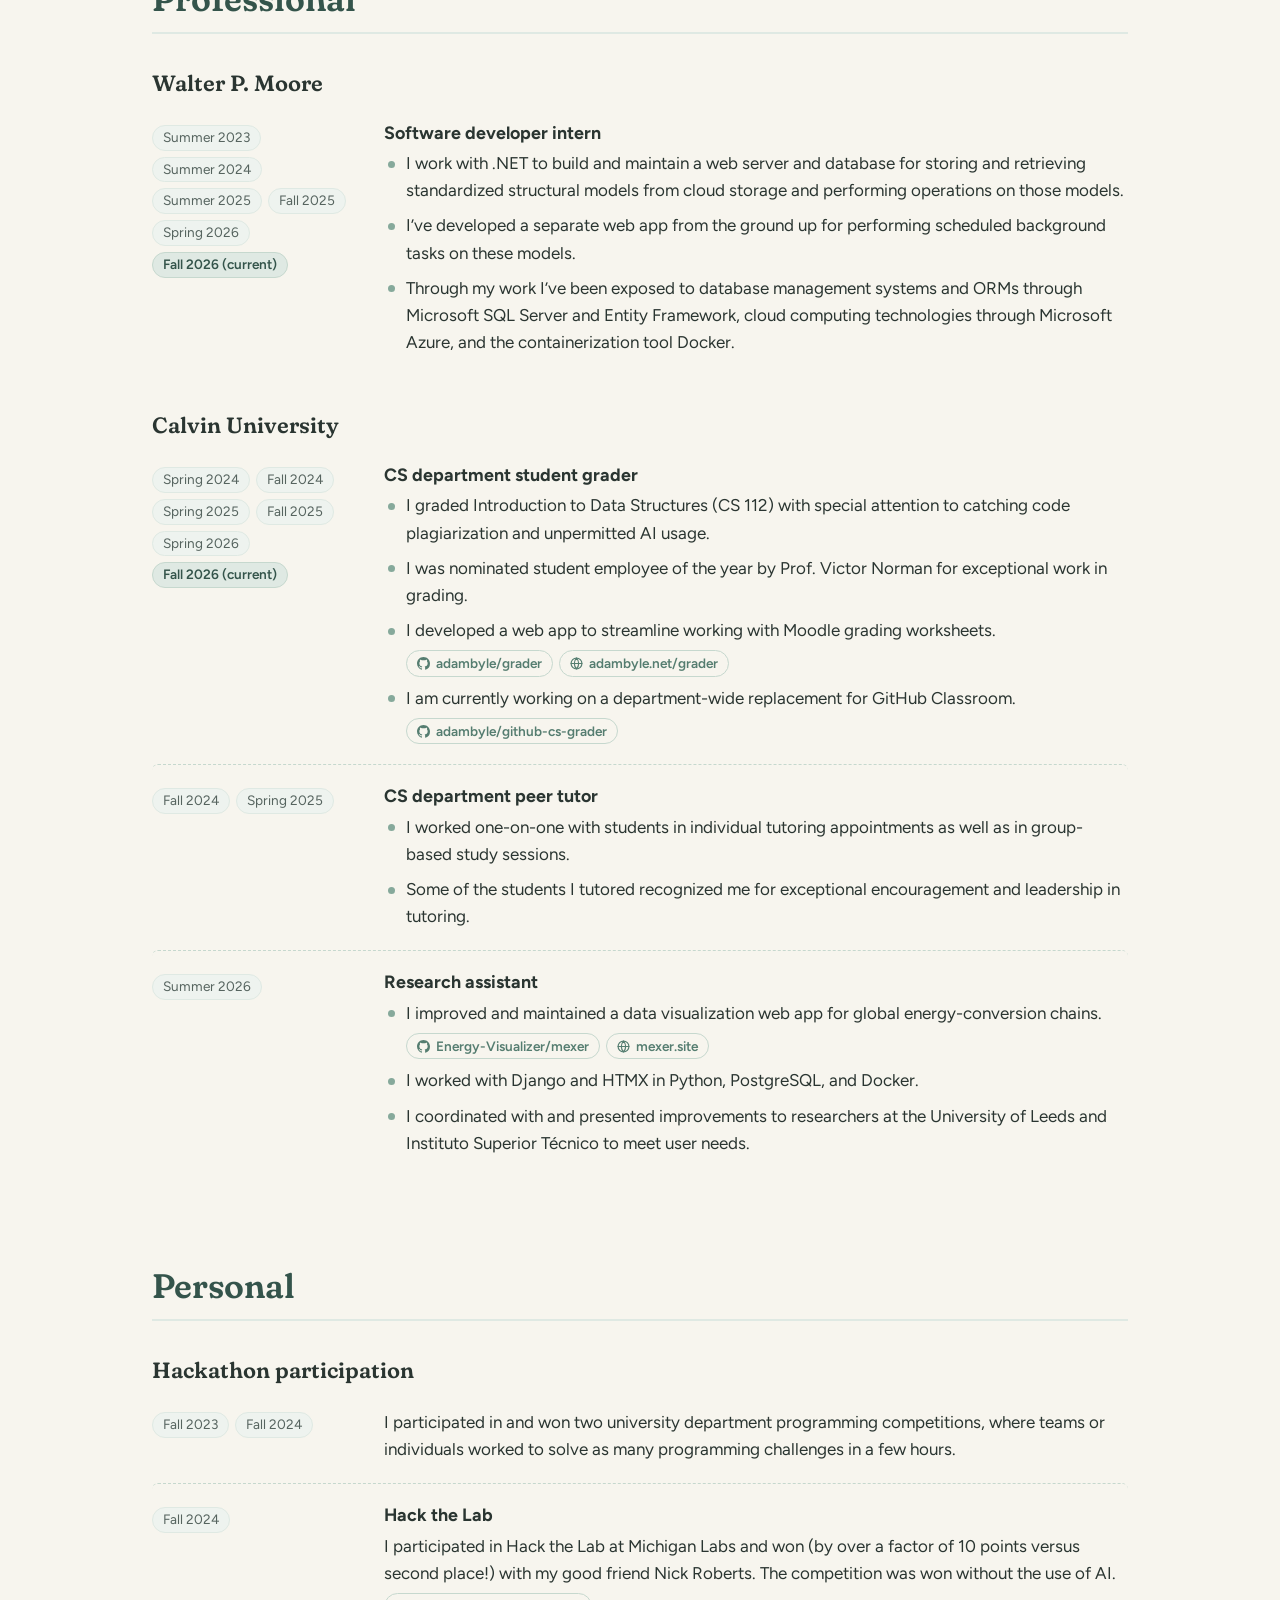
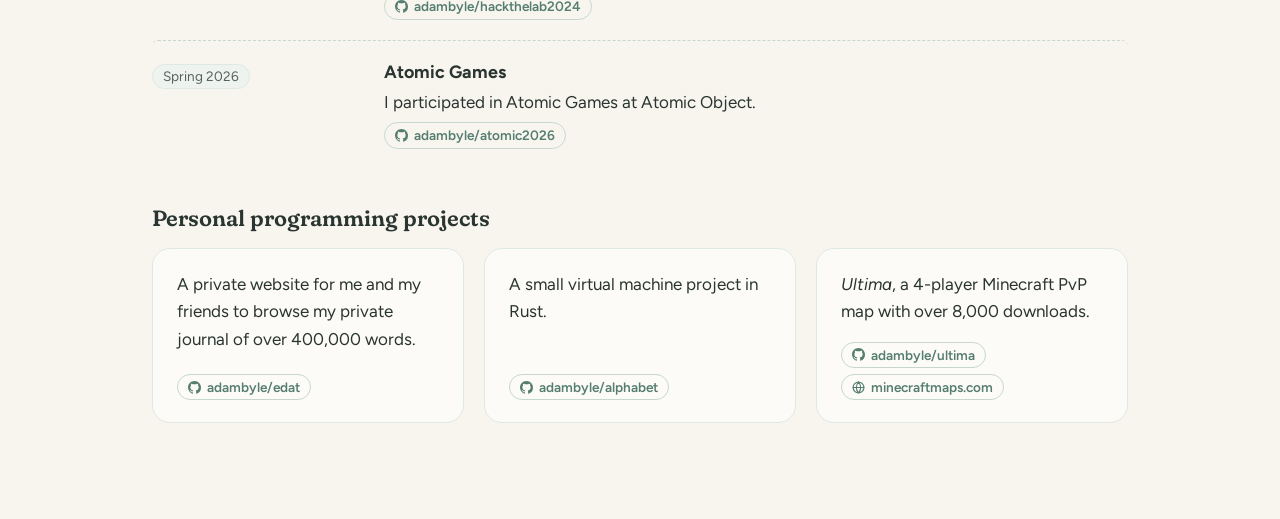
==== commit de52e2df: "Add AI article" ====
--- a/index.html
+++ b/index.html
@@ -13,11 +13,18 @@
             rel="stylesheet"
             href="https://fonts.googleapis.com/css2?family=Figtree:ital,wght@0,400;0,500;0,600;0,700;1,400&family=Fraunces:ital,opsz,wght,SOFT@0,9..144,400..700,100;1,9..144,400..700,100&display=swap"
         />
-        <link rel="stylesheet" type="text/css" href="style.css?v=1bf03f1" />
+        <link rel="stylesheet" type="text/css" href="style.css?v=d0b2908" />
     </head>
 
     <body>
         <main class="page">
+            <nav class="site-nav" aria-label="Site">
+                <a class="site-nav-home" href="./" aria-current="page"
+                    >Adam Byle</a
+                >
+                <a href="article/">Articles</a>
+            </nav>
+
             <!-- Introduction -->
             <header class="intro">
                 <img
--- a/style.css
+++ b/style.css
@@ -78,7 +78,7 @@
 .page {
     max-width: 1040px;
     margin: 0 auto;
-    padding: 64px 32px 96px;
+    padding: 40px 32px 96px;
 }
 
 /* ---------- Introduction ---------- */
@@ -587,6 +587,198 @@
     margin-top: 0;
 }
 
+/* ---------- Articles ---------- */
+
+.page-narrow {
+    max-width: 720px;
+}
+
+.site-nav {
+    display: flex;
+    align-items: baseline;
+    gap: 24px;
+    margin-bottom: 64px;
+    padding-bottom: 16px;
+    border-bottom: 2px solid var(--sage-100);
+    font-weight: 600;
+    font-size: 0.95rem;
+}
+
+.site-nav a {
+    text-decoration: none;
+}
+
+.site-nav a:hover {
+    text-decoration: underline;
+    text-decoration-color: var(--sage-400);
+}
+
+.site-nav-home {
+    margin-right: auto;
+    font-family: var(--font-serif);
+    font-variation-settings: "SOFT" 100;
+    font-size: 1.2rem;
+    color: var(--sage-800);
+}
+
+.article-title {
+    font-family: var(--font-serif);
+    font-variation-settings: "SOFT" 100;
+    font-weight: 650;
+    font-size: 2.6rem;
+    line-height: 1.15;
+    letter-spacing: -0.01em;
+    color: var(--sage-800);
+}
+
+.article-meta {
+    margin-top: 14px;
+    font-size: 0.92rem;
+    color: var(--ink-soft);
+}
+
+.prose {
+    margin-top: 44px;
+    font-family: var(--font-serif);
+    font-variation-settings: "SOFT" 100;
+    font-size: 1.16rem;
+    line-height: 1.75;
+}
+
+.prose > * + * {
+    margin-top: 1.1em;
+}
+
+/* The opening line reads as a lead-in */
+.prose > p:first-child {
+    font-size: 1.4rem;
+    line-height: 1.55;
+    color: var(--sage-800);
+}
+
+.prose h2,
+.prose h3,
+.prose h4 {
+    margin-top: 2.2em;
+    font-weight: 600;
+    color: var(--sage-800);
+    scroll-margin-top: 24px;
+}
+
+.prose h2 {
+    font-size: 1.6rem;
+}
+
+.prose h3 {
+    font-size: 1.3rem;
+}
+
+.prose h2 + *,
+.prose h3 + *,
+.prose h4 + * {
+    margin-top: 0.6em;
+}
+
+.prose ul,
+.prose ol {
+    padding-left: 1.4em;
+}
+
+.prose li + li {
+    margin-top: 0.4em;
+}
+
+.prose blockquote {
+    margin-left: 0;
+    margin-right: 0;
+    padding: 2px 0 2px 22px;
+    border-left: 3px solid var(--sage-200);
+    font-style: italic;
+    color: var(--ink-soft);
+}
+
+.prose code {
+    padding: 1px 5px;
+    border-radius: 5px;
+    background: var(--sage-50);
+    font-family: ui-monospace, "Cascadia Code", Consolas, monospace;
+    font-size: 0.85em;
+}
+
+.prose pre {
+    overflow-x: auto;
+    padding: 16px 20px;
+    border-radius: 12px;
+    background: var(--sage-50);
+    border: 1px solid var(--sage-100);
+    line-height: 1.5;
+}
+
+.prose pre code {
+    padding: 0;
+    background: none;
+}
+
+/* A small centered ornament instead of a full-width line */
+.prose hr {
+    margin: 2.4em auto;
+    width: 64px;
+    border: none;
+    border-top: 2px dotted var(--sage-400);
+}
+
+/* Article index */
+
+.post-list {
+    margin: 40px 0 0;
+    padding: 0;
+    list-style: none;
+}
+
+.post-list li + li {
+    margin-top: 16px;
+}
+
+.post {
+    display: block;
+    padding: 24px 28px;
+    color: var(--ink);
+    text-decoration: none;
+    background: var(--paper-raised);
+    border: 1px solid var(--sage-100);
+    border-radius: var(--radius);
+    transition:
+        border-color 0.2s ease,
+        background-color 0.2s ease,
+        transform 0.2s ease;
+}
+
+.post:hover {
+    color: var(--ink);
+    background: var(--sage-50);
+    border-color: var(--sage-200);
+    transform: translateY(-2px);
+}
+
+.post-date {
+    font-size: 0.85rem;
+    color: var(--ink-soft);
+}
+
+.post-title {
+    margin-top: 4px;
+    font-family: var(--font-serif);
+    font-variation-settings: "SOFT" 100;
+    font-weight: 600;
+    font-size: 1.45rem;
+    color: var(--sage-800);
+}
+
+.post-excerpt {
+    margin-top: 8px;
+    color: var(--ink-soft);
+}
+
 /* ---------- Small screens ---------- */
 
 @media (max-width: 820px) {
@@ -629,6 +821,17 @@
         gap: 4px 10px;
     }
 
+    .article-title {
+        font-size: 2.1rem;
+    }
+
+    .prose {
+        font-size: 1.08rem;
+    }
+
+    .prose > p:first-child {
+        font-size: 1.25rem;
+    }
 }
 
 @media (max-width: 480px) {
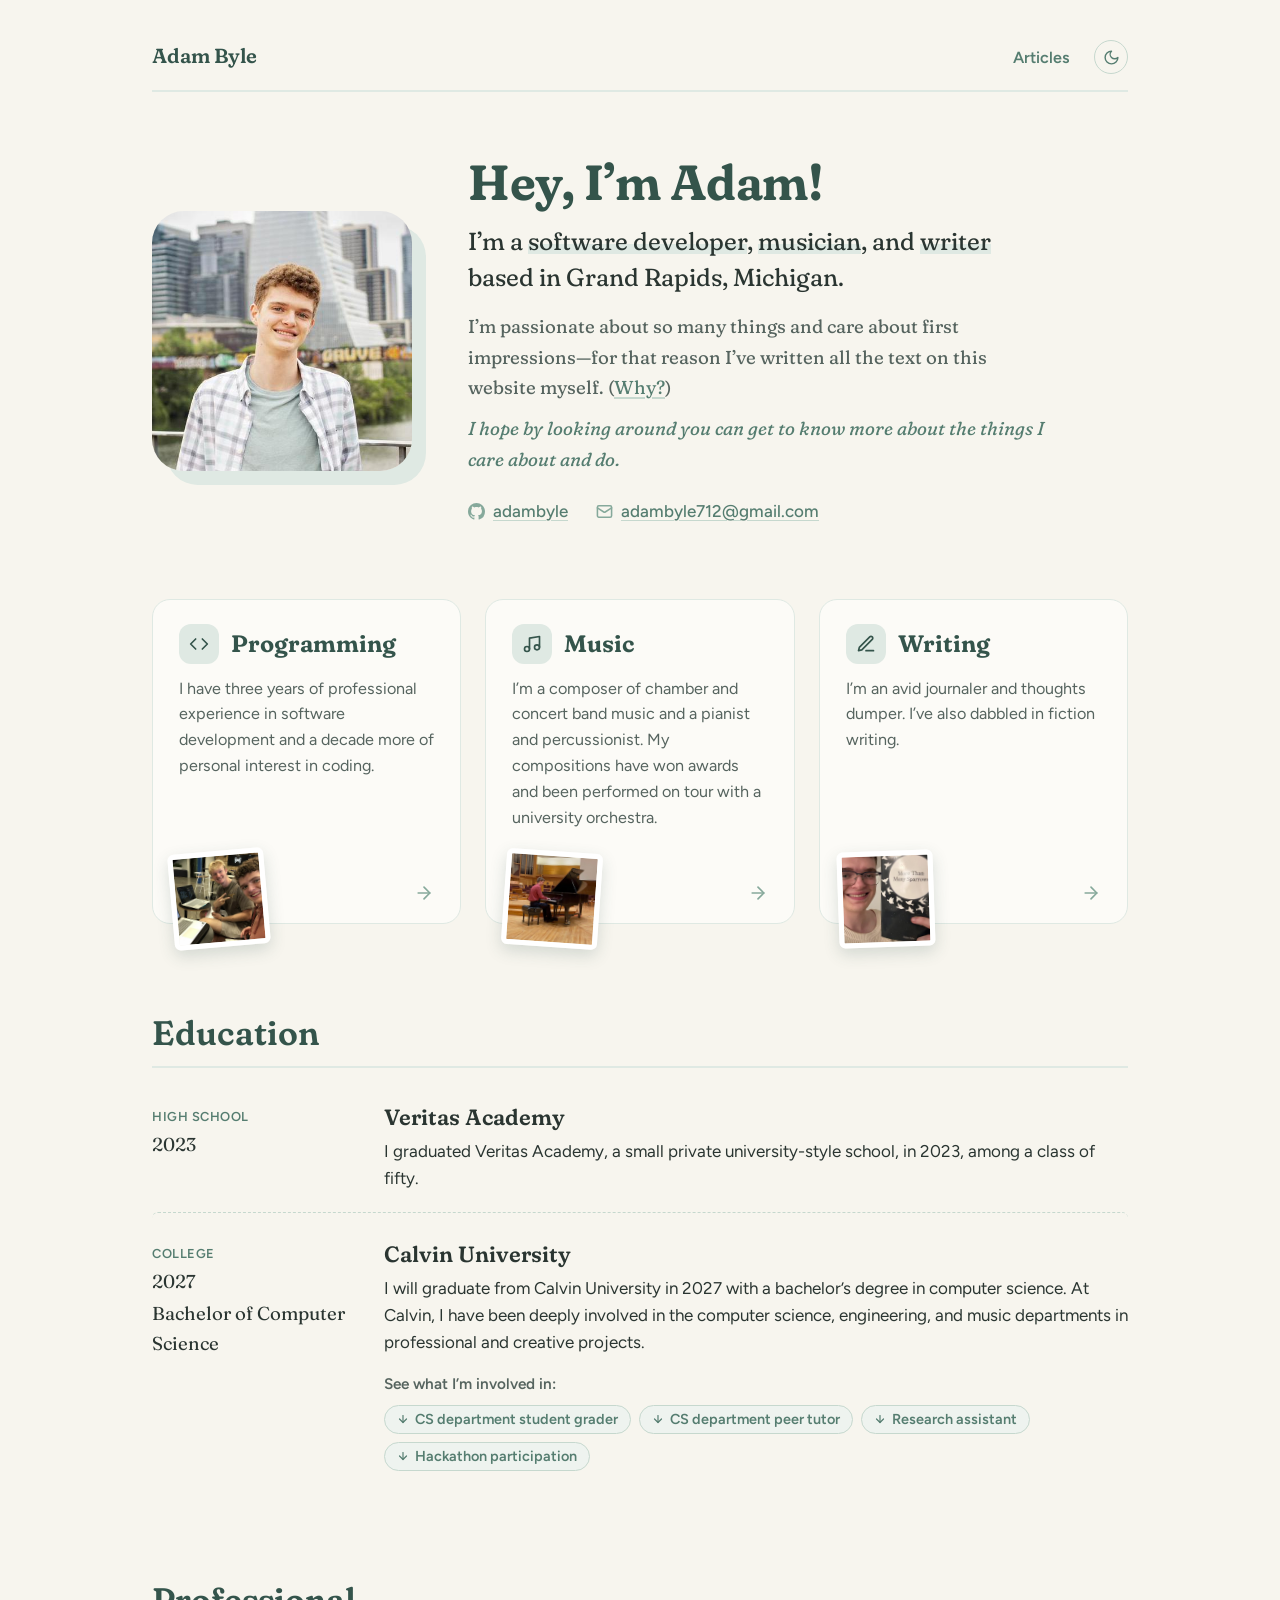
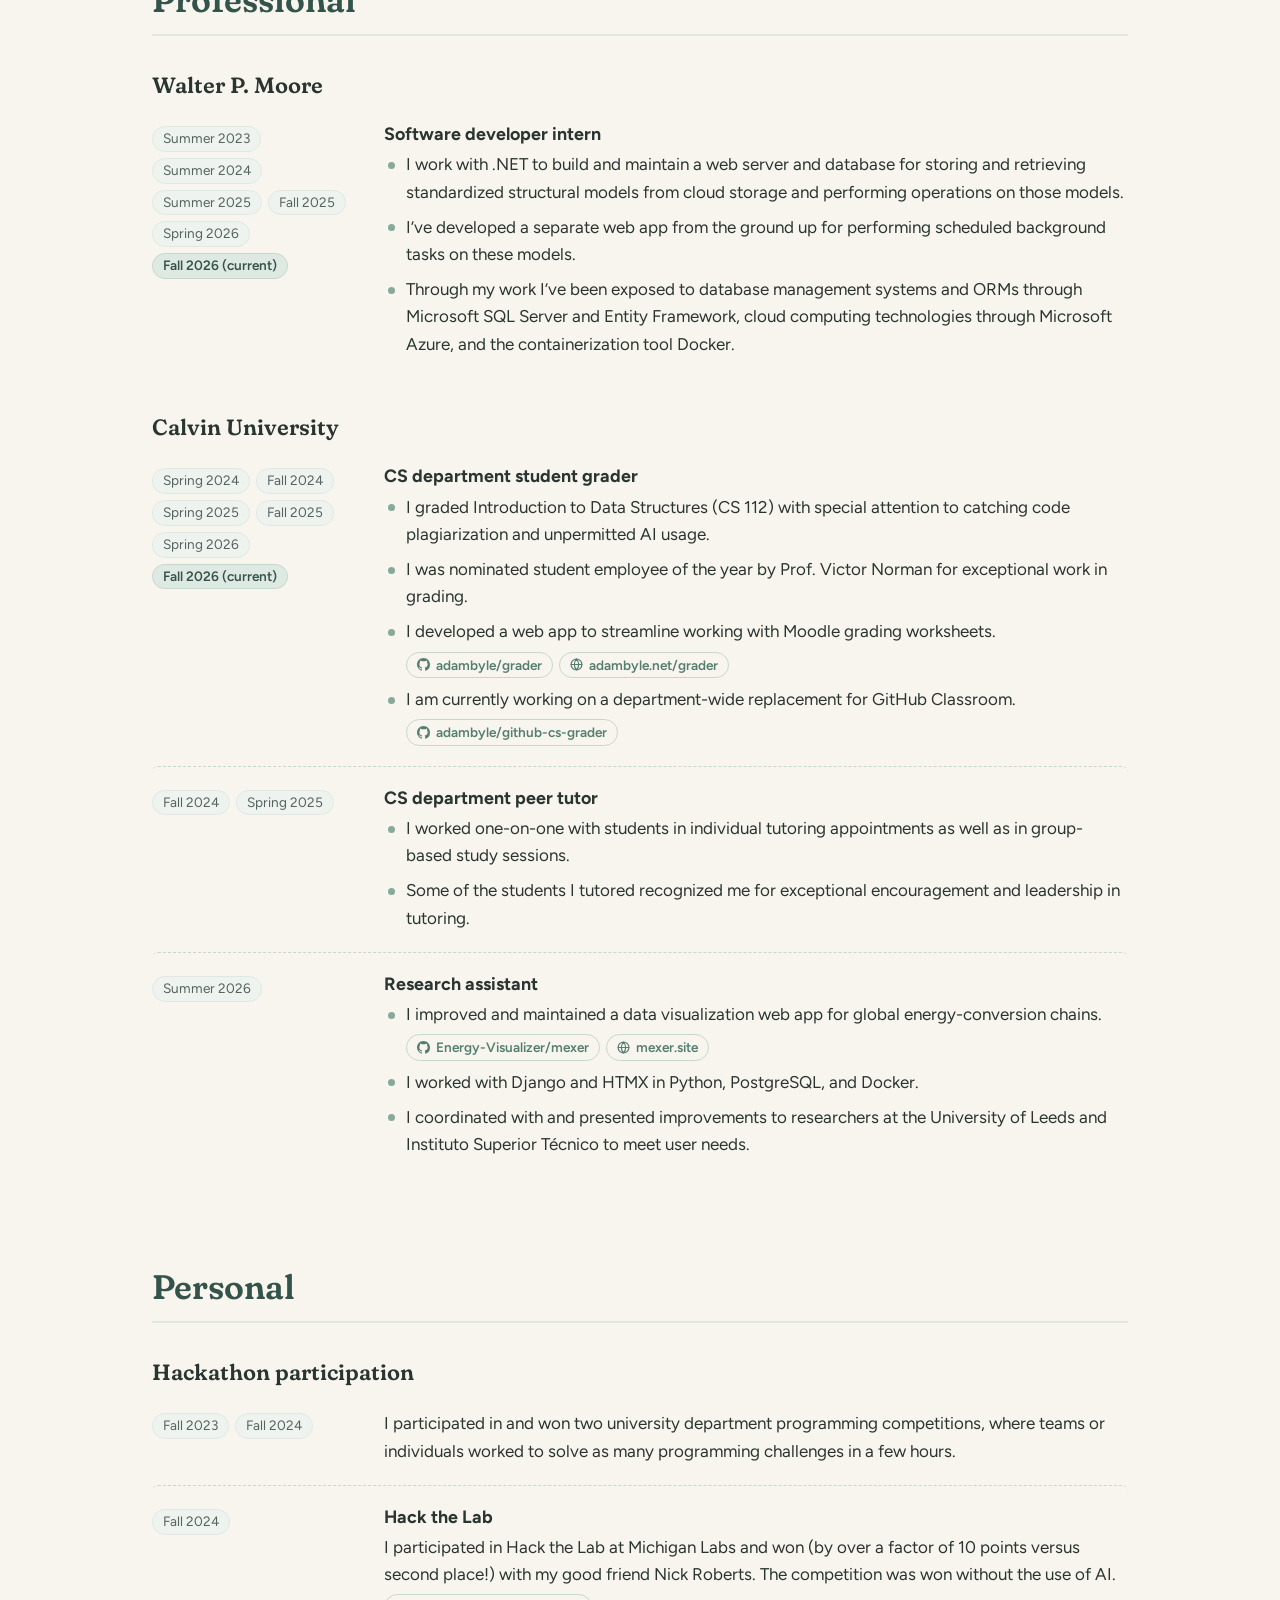
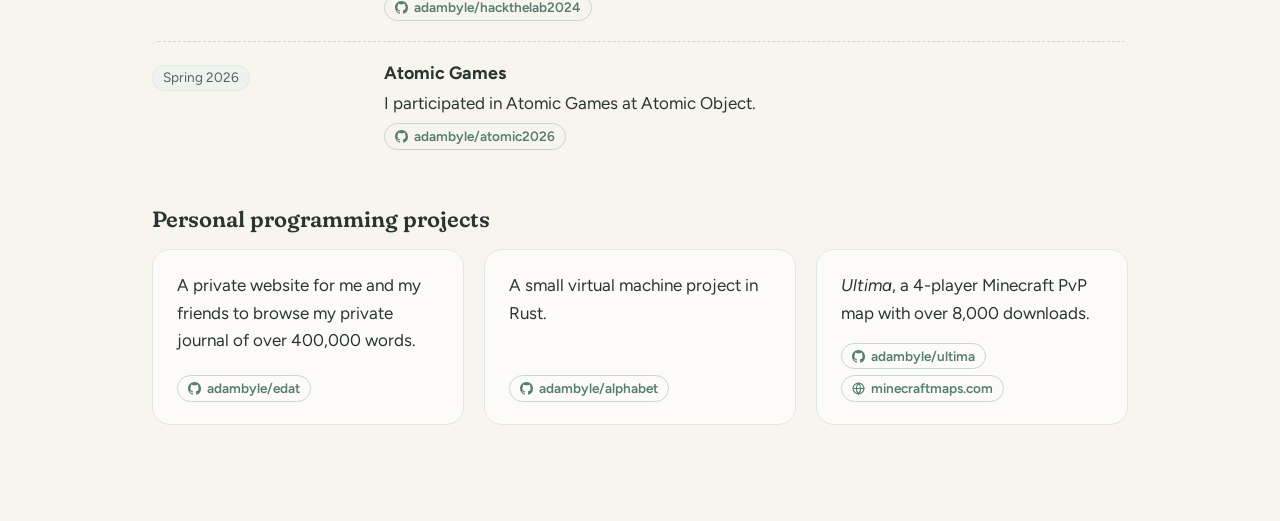
==== commit a5845a2d: "Dark mode" ====
--- a/index.html
+++ b/index.html
@@ -13,7 +13,8 @@
             rel="stylesheet"
             href="https://fonts.googleapis.com/css2?family=Figtree:ital,wght@0,400;0,500;0,600;0,700;1,400&family=Fraunces:ital,opsz,wght,SOFT@0,9..144,400..700,100;1,9..144,400..700,100&display=swap"
         />
-        <link rel="stylesheet" type="text/css" href="style.css?v=d0b2908" />
+        <link rel="stylesheet" type="text/css" href="style.css?v=ba1e873" />
+        <script src="theme.js?v=0bc9183"></script>
     </head>
 
     <body>
@@ -23,6 +24,15 @@
                     >Adam Byle</a
                 >
                 <a href="article/">Articles</a>
+                <button class="theme-toggle" type="button" hidden aria-label="Switch to dark mode">
+                    <svg class="icon-moon" viewBox="0 0 24 24" aria-hidden="true">
+                        <path d="M12 3a6 6 0 0 0 9 9 9 9 0 1 1-9-9Z" />
+                    </svg>
+                    <svg class="icon-sun" viewBox="0 0 24 24" aria-hidden="true">
+                        <circle cx="12" cy="12" r="4" />
+                        <path d="M12 2v2M12 20v2M4.93 4.93l1.41 1.41M17.66 17.66l1.41 1.41M2 12h2M20 12h2M6.34 17.66l-1.41 1.41M19.07 4.93l-1.41 1.41" />
+                    </svg>
+                </button>
             </nav>
 
             <!-- Introduction -->
--- a/style.css
+++ b/style.css
@@ -15,6 +15,12 @@
     --ink: #2a3531;
     --ink-soft: #56645f;
 
+    /* Snapshot frames on the interest panels */
+    --photo-frame: #fff;
+    --photo-shadow: rgba(52, 84, 75, 0.18);
+
+    color-scheme: light;
+
     --font-serif: "Fraunces", Georgia, "Times New Roman", serif;
     --font-sans: "Figtree", system-ui, -apple-system, "Segoe UI", sans-serif;
 
@@ -26,6 +32,56 @@
     --icon-mail: url("data:image/svg+xml,%3Csvg xmlns='http://www.w3.org/2000/svg' viewBox='0 0 24 24' fill='none' stroke='black' stroke-width='2.2' stroke-linecap='round' stroke-linejoin='round'%3E%3Crect x='2' y='4' width='20' height='16' rx='2'/%3E%3Cpath d='m22 7-8.97 5.7a1.94 1.94 0 0 1-2.06 0L2 7'/%3E%3C/svg%3E");
     --icon-arrow-right: url("data:image/svg+xml,%3Csvg xmlns='http://www.w3.org/2000/svg' viewBox='0 0 24 24' fill='none' stroke='black' stroke-width='2' stroke-linecap='round' stroke-linejoin='round'%3E%3Cpath d='M5 12h14'/%3E%3Cpath d='m12 5 7 7-7 7'/%3E%3C/svg%3E");
     --icon-arrow-down: url("data:image/svg+xml,%3Csvg xmlns='http://www.w3.org/2000/svg' viewBox='0 0 24 24' fill='none' stroke='black' stroke-width='2.4' stroke-linecap='round' stroke-linejoin='round'%3E%3Cpath d='M12 5v14'/%3E%3Cpath d='m19 12-7 7-7-7'/%3E%3C/svg%3E");
+}
+
+/* ---------- Dark theme ---------- */
+
+/* Chosen with the toggle (theme.js sets data-theme on <html>)... */
+:root[data-theme="dark"] {
+    /* Deep green-black paper; the sage scale runs the other way so that
+       "50" is still the subtlest tint and "800" the strongest accent. */
+    --paper: #151b19;
+    --paper-raised: #1b2320;
+
+    --sage-50: #1f2926;
+    --sage-100: #28342f;
+    --sage-200: #394a43;
+    --sage-400: #6d9384;
+    --sage-600: #9bc3b3;
+    --sage-800: #c5ded3;
+
+    --ink: #e2e8e4;
+    --ink-soft: #a6b3ad;
+
+    --photo-frame: #dfe6e2;
+    --photo-shadow: rgba(0, 0, 0, 0.45);
+
+    color-scheme: dark;
+}
+
+/* ...or the system setting when JavaScript is unavailable. */
+@media (prefers-color-scheme: dark) {
+    :root:not([data-theme]) {
+        /* Deep green-black paper; the sage scale runs the other way so that
+           "50" is still the subtlest tint and "800" the strongest accent. */
+        --paper: #151b19;
+        --paper-raised: #1b2320;
+
+        --sage-50: #1f2926;
+        --sage-100: #28342f;
+        --sage-200: #394a43;
+        --sage-400: #6d9384;
+        --sage-600: #9bc3b3;
+        --sage-800: #c5ded3;
+
+        --ink: #e2e8e4;
+        --ink-soft: #a6b3ad;
+
+        --photo-frame: #dfe6e2;
+        --photo-shadow: rgba(0, 0, 0, 0.45);
+
+        color-scheme: dark;
+    }
 }
 
 *,
@@ -229,9 +285,9 @@
     height: 96px;
     margin: 0 0 -44px -8px;
     object-fit: cover;
-    border: 5px solid #fff;
+    border: 5px solid var(--photo-frame);
     border-radius: 6px;
-    box-shadow: 0 6px 16px rgba(52, 84, 75, 0.18);
+    box-shadow: 0 6px 16px var(--photo-shadow);
     transform: rotate(-5deg);
     transition: transform 0.25s ease;
 }
@@ -613,6 +669,52 @@
     text-decoration-color: var(--sage-400);
 }
 
+.theme-toggle {
+    display: grid;
+    place-items: center;
+    align-self: center;
+    width: 34px;
+    height: 34px;
+    padding: 0;
+    border: 1px solid var(--sage-200);
+    border-radius: 50%;
+    background: none;
+    color: var(--sage-600);
+    cursor: pointer;
+    transition:
+        background-color 0.15s ease,
+        color 0.15s ease;
+}
+
+.theme-toggle[hidden] {
+    display: none;
+}
+
+.theme-toggle:hover {
+    background: var(--sage-100);
+    color: var(--sage-800);
+}
+
+.theme-toggle svg {
+    width: 17px;
+    height: 17px;
+    fill: none;
+    stroke: currentColor;
+    stroke-width: 2;
+    stroke-linecap: round;
+    stroke-linejoin: round;
+}
+
+/* Show the mode you'd switch to */
+.theme-toggle .icon-sun,
+:root[data-theme="dark"] .theme-toggle .icon-moon {
+    display: none;
+}
+
+:root[data-theme="dark"] .theme-toggle .icon-sun {
+    display: block;
+}
+
 .site-nav-home {
     margin-right: auto;
     font-family: var(--font-serif);
@@ -639,18 +741,18 @@
 
 .prose {
     margin-top: 44px;
+    font-size: 1.1rem;
+    line-height: 1.8;
+}
+
+.prose > * + * {
+    margin-top: 1.15em;
+}
+
+/* The opening line reads as a lead-in, in the serif like the homepage intro */
+.prose > p:first-child {
     font-family: var(--font-serif);
     font-variation-settings: "SOFT" 100;
-    font-size: 1.16rem;
-    line-height: 1.75;
-}
-
-.prose > * + * {
-    margin-top: 1.1em;
-}
-
-/* The opening line reads as a lead-in */
-.prose > p:first-child {
     font-size: 1.4rem;
     line-height: 1.55;
     color: var(--sage-800);
@@ -659,6 +761,8 @@
 .prose h2,
 .prose h3,
 .prose h4 {
+    font-family: var(--font-serif);
+    font-variation-settings: "SOFT" 100;
     margin-top: 2.2em;
     font-weight: 600;
     color: var(--sage-800);
@@ -826,7 +930,7 @@
     }
 
     .prose {
-        font-size: 1.08rem;
+        font-size: 1.04rem;
     }
 
     .prose > p:first-child {
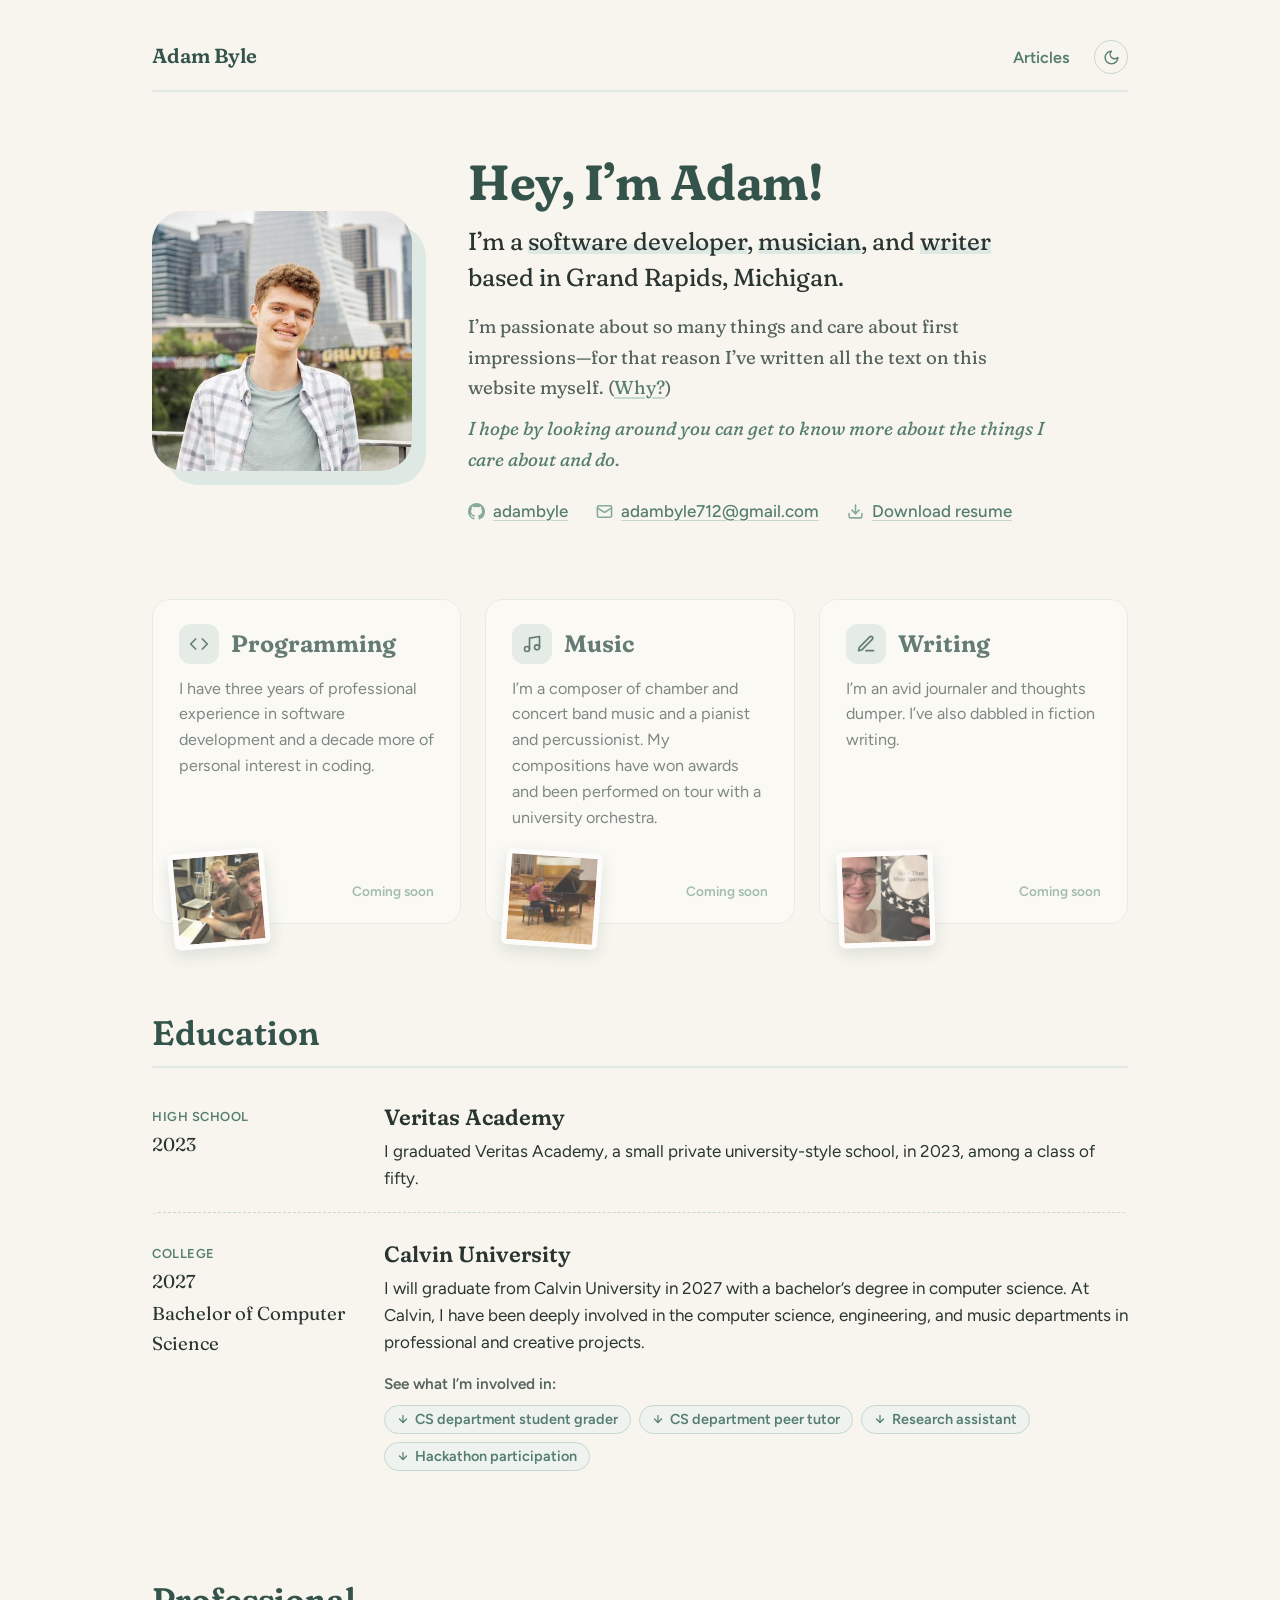
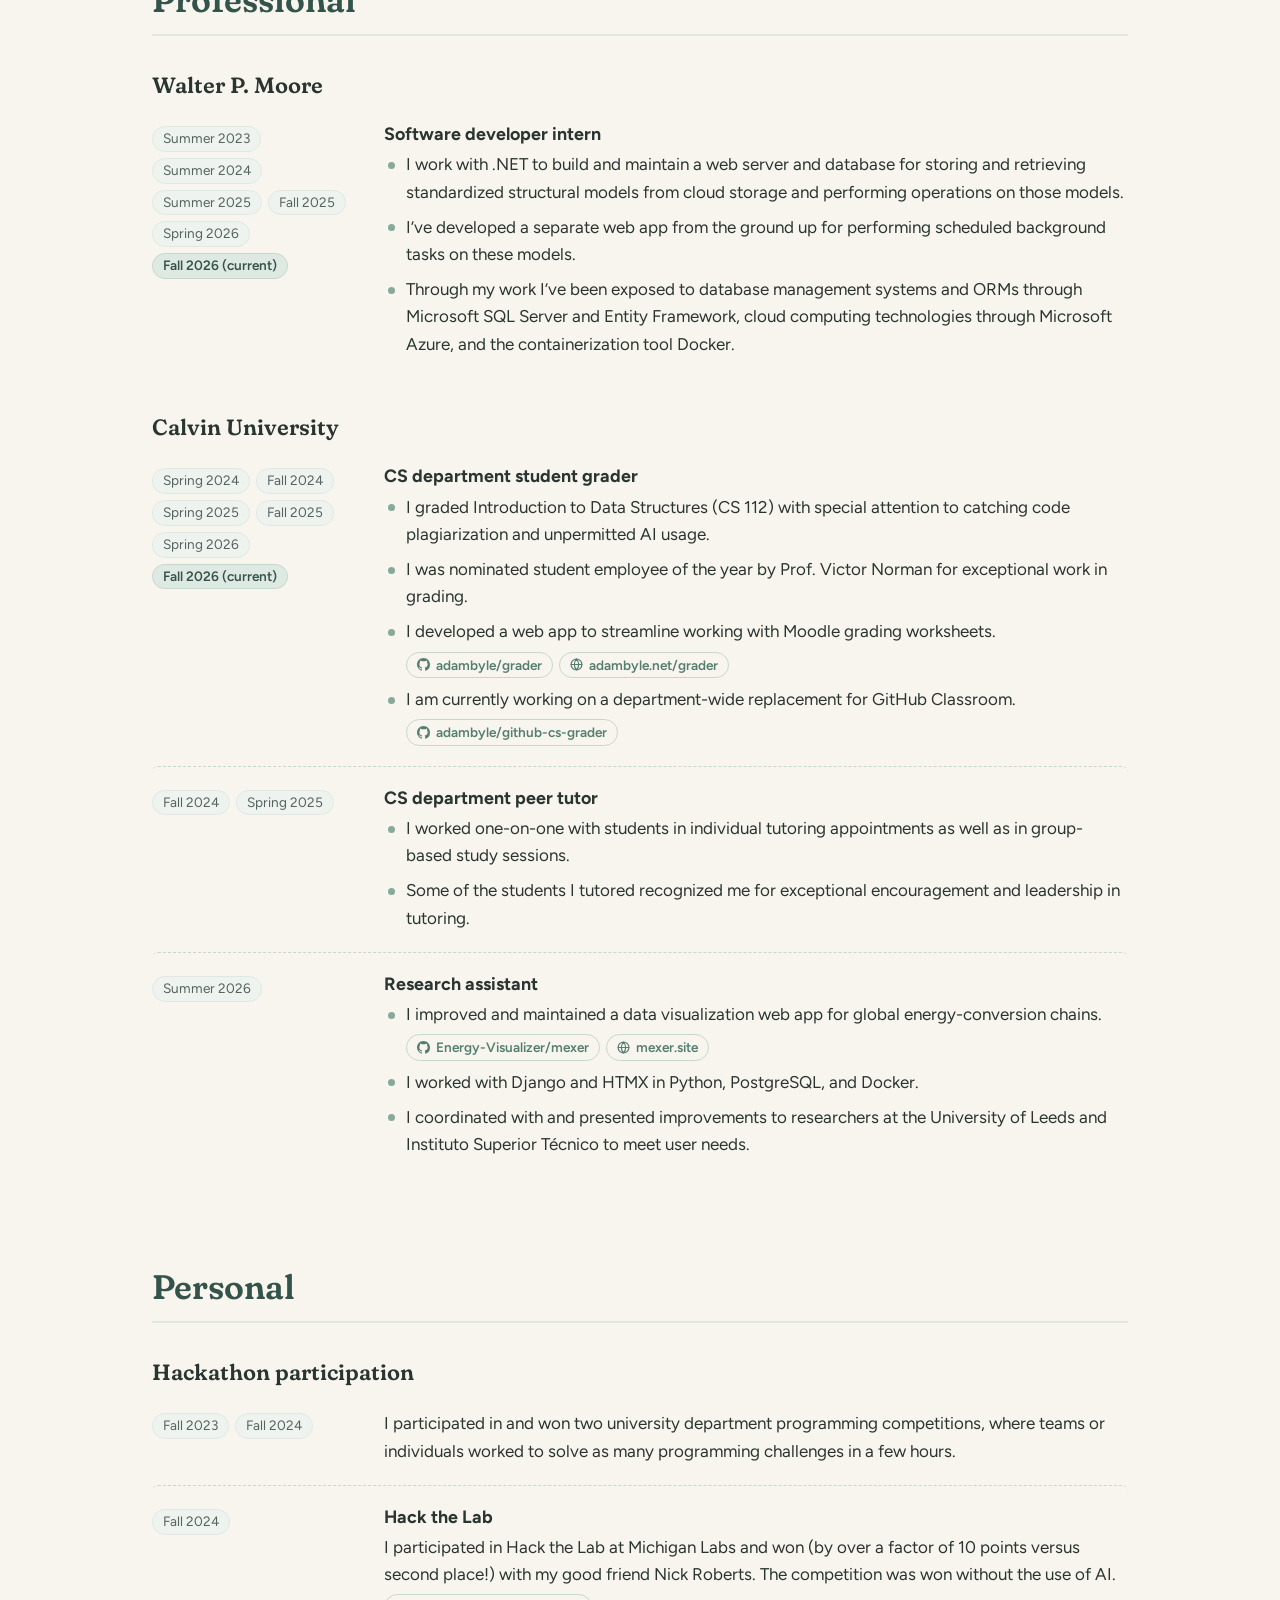
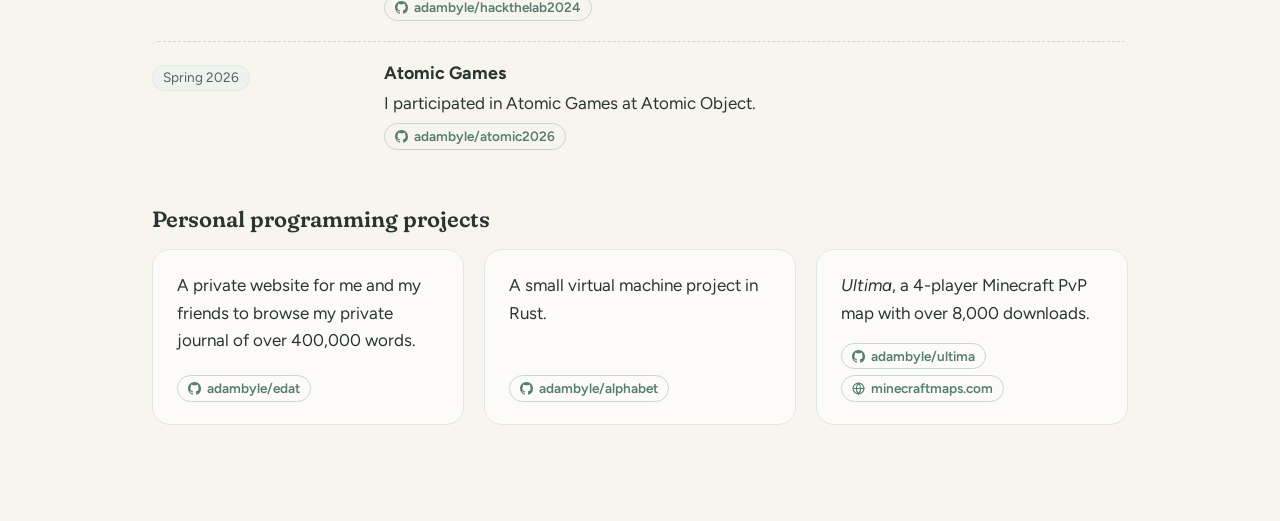
==== commit e00cd59c: "Disable unfinished interest links and add resume download Co-Authored-By: Claude Sonnet 5.5 <noreply" ====
--- a/index.html
+++ b/index.html
@@ -13,7 +13,7 @@
             rel="stylesheet"
             href="https://fonts.googleapis.com/css2?family=Figtree:ital,wght@0,400;0,500;0,600;0,700;1,400&family=Fraunces:ital,opsz,wght,SOFT@0,9..144,400..700,100;1,9..144,400..700,100&display=swap"
         />
-        <link rel="stylesheet" type="text/css" href="style.css?v=ba1e873" />
+        <link rel="stylesheet" type="text/css" href="style.css?v=2f252ca" />
         <script src="theme.js?v=0bc9183"></script>
     </head>
 
@@ -72,13 +72,19 @@
                             href="mailto:adambyle712@gmail.com"
                             >adambyle712@gmail.com</a
                         >
+                        <a
+                            class="link-resume"
+                            href="assets/Adam_Byle_Resume.pdf"
+                            download
+                            >Download resume</a
+                        >
                     </div>
                 </div>
             </header>
 
             <!-- Interests -->
             <nav class="interests" aria-label="Interests">
-                <a class="interest" href="/programming">
+                <div class="interest interest-disabled" aria-disabled="true">
                     <div class="interest-head">
                         <span class="interest-icon" aria-hidden="true">
                             <svg viewBox="0 0 24 24">
@@ -102,10 +108,10 @@
                             height="360"
                             loading="lazy"
                         />
-                        <span class="interest-arrow" aria-hidden="true"></span>
-                    </div>
-                </a>
-                <a class="interest" href="/music">
+                        <span class="interest-soon">Coming soon</span>
+                    </div>
+                </div>
+                <div class="interest interest-disabled" aria-disabled="true">
                     <div class="interest-head">
                         <span class="interest-icon" aria-hidden="true">
                             <svg viewBox="0 0 24 24">
@@ -131,10 +137,10 @@
                             height="360"
                             loading="lazy"
                         />
-                        <span class="interest-arrow" aria-hidden="true"></span>
-                    </div>
-                </a>
-                <a class="interest" href="/writing">
+                        <span class="interest-soon">Coming soon</span>
+                    </div>
+                </div>
+                <div class="interest interest-disabled" aria-disabled="true">
                     <div class="interest-head">
                         <span class="interest-icon" aria-hidden="true">
                             <svg viewBox="0 0 24 24">
@@ -159,9 +165,9 @@
                             height="360"
                             loading="lazy"
                         />
-                        <span class="interest-arrow" aria-hidden="true"></span>
-                    </div>
-                </a>
+                        <span class="interest-soon">Coming soon</span>
+                    </div>
+                </div>
             </nav>
 
             <!-- Education -->
--- a/style.css
+++ b/style.css
@@ -29,6 +29,7 @@
     /* Icons (used as masks so they take on the text color) */
     --icon-github: url("data:image/svg+xml,%3Csvg xmlns='http://www.w3.org/2000/svg' viewBox='0 0 16 16'%3E%3Cpath d='M8 0C3.58 0 0 3.58 0 8c0 3.54 2.29 6.53 5.47 7.59.4.07.55-.17.55-.38 0-.19-.01-.82-.01-1.49-2.01.37-2.53-.49-2.69-.94-.09-.23-.48-.94-.82-1.13-.28-.15-.68-.52-.01-.53.63-.01 1.08.58 1.23.82.72 1.21 1.87.87 2.33.66.07-.52.28-.87.51-1.07-1.78-.2-3.64-.89-3.64-3.95 0-.87.31-1.59.82-2.15-.08-.2-.36-1.02.08-2.12 0 0 .67-.21 2.2.82.64-.18 1.32-.27 2-.27.68 0 1.36.09 2 .27 1.53-1.04 2.2-.82 2.2-.82.44 1.1.16 1.92.08 2.12.51.56.82 1.27.82 2.15 0 3.07-1.87 3.75-3.65 3.95.29.25.54.73.54 1.48 0 1.07-.01 1.93-.01 2.2 0 .21.15.46.55.38A8.013 8.013 0 0016 8c0-4.42-3.58-8-8-8z'/%3E%3C/svg%3E");
     --icon-globe: url("data:image/svg+xml,%3Csvg xmlns='http://www.w3.org/2000/svg' viewBox='0 0 24 24' fill='none' stroke='black' stroke-width='2.2' stroke-linecap='round' stroke-linejoin='round'%3E%3Ccircle cx='12' cy='12' r='10'/%3E%3Cpath d='M12 2a14.5 14.5 0 0 0 0 20 14.5 14.5 0 0 0 0-20'/%3E%3Cpath d='M2 12h20'/%3E%3C/svg%3E");
+    --icon-download: url("data:image/svg+xml,%3Csvg xmlns='http://www.w3.org/2000/svg' viewBox='0 0 24 24' fill='none' stroke='black' stroke-width='2.2' stroke-linecap='round' stroke-linejoin='round'%3E%3Cpath d='M21 15v4a2 2 0 0 1-2 2H5a2 2 0 0 1-2-2v-4'/%3E%3Cpath d='m7 10 5 5 5-5'/%3E%3Cpath d='M12 15V3'/%3E%3C/svg%3E");
     --icon-mail: url("data:image/svg+xml,%3Csvg xmlns='http://www.w3.org/2000/svg' viewBox='0 0 24 24' fill='none' stroke='black' stroke-width='2.2' stroke-linecap='round' stroke-linejoin='round'%3E%3Crect x='2' y='4' width='20' height='16' rx='2'/%3E%3Cpath d='m22 7-8.97 5.7a1.94 1.94 0 0 1-2.06 0L2 7'/%3E%3C/svg%3E");
     --icon-arrow-right: url("data:image/svg+xml,%3Csvg xmlns='http://www.w3.org/2000/svg' viewBox='0 0 24 24' fill='none' stroke='black' stroke-width='2' stroke-linecap='round' stroke-linejoin='round'%3E%3Cpath d='M5 12h14'/%3E%3Cpath d='m12 5 7 7-7 7'/%3E%3C/svg%3E");
     --icon-arrow-down: url("data:image/svg+xml,%3Csvg xmlns='http://www.w3.org/2000/svg' viewBox='0 0 24 24' fill='none' stroke='black' stroke-width='2.4' stroke-linecap='round' stroke-linejoin='round'%3E%3Cpath d='M12 5v14'/%3E%3Cpath d='m19 12-7 7-7-7'/%3E%3C/svg%3E");
@@ -320,6 +321,36 @@
     transform: translateX(3px);
 }
 
+/* Panels whose pages are not ready yet */
+.interest-disabled {
+    cursor: default;
+    opacity: 0.75;
+}
+
+.interest-disabled:hover {
+    background: var(--paper-raised);
+    border-color: var(--sage-100);
+    transform: none;
+}
+
+.interest-disabled:hover .interest-photo {
+    transform: rotate(-5deg);
+}
+
+.interest-disabled:nth-child(2):hover .interest-photo {
+    transform: rotate(4deg);
+}
+
+.interest-disabled:nth-child(3):hover .interest-photo {
+    transform: rotate(-2deg);
+}
+
+.interest-soon {
+    color: var(--sage-400);
+    font-size: 0.8rem;
+    font-weight: 600;
+}
+
 /* ---------- Experience sections ---------- */
 
 .section {
@@ -512,7 +543,8 @@
 
 .link-github::before,
 .link-site::before,
-.link-email::before {
+.link-email::before,
+.link-resume::before {
     content: "";
     flex: none;
     width: 13px;
@@ -528,6 +560,11 @@
 .link-site::before {
     mask: var(--icon-globe) center / contain no-repeat;
     -webkit-mask: var(--icon-globe) center / contain no-repeat;
+}
+
+.link-resume::before {
+    mask: var(--icon-download) center / contain no-repeat;
+    -webkit-mask: var(--icon-download) center / contain no-repeat;
 }
 
 .link-email::before {
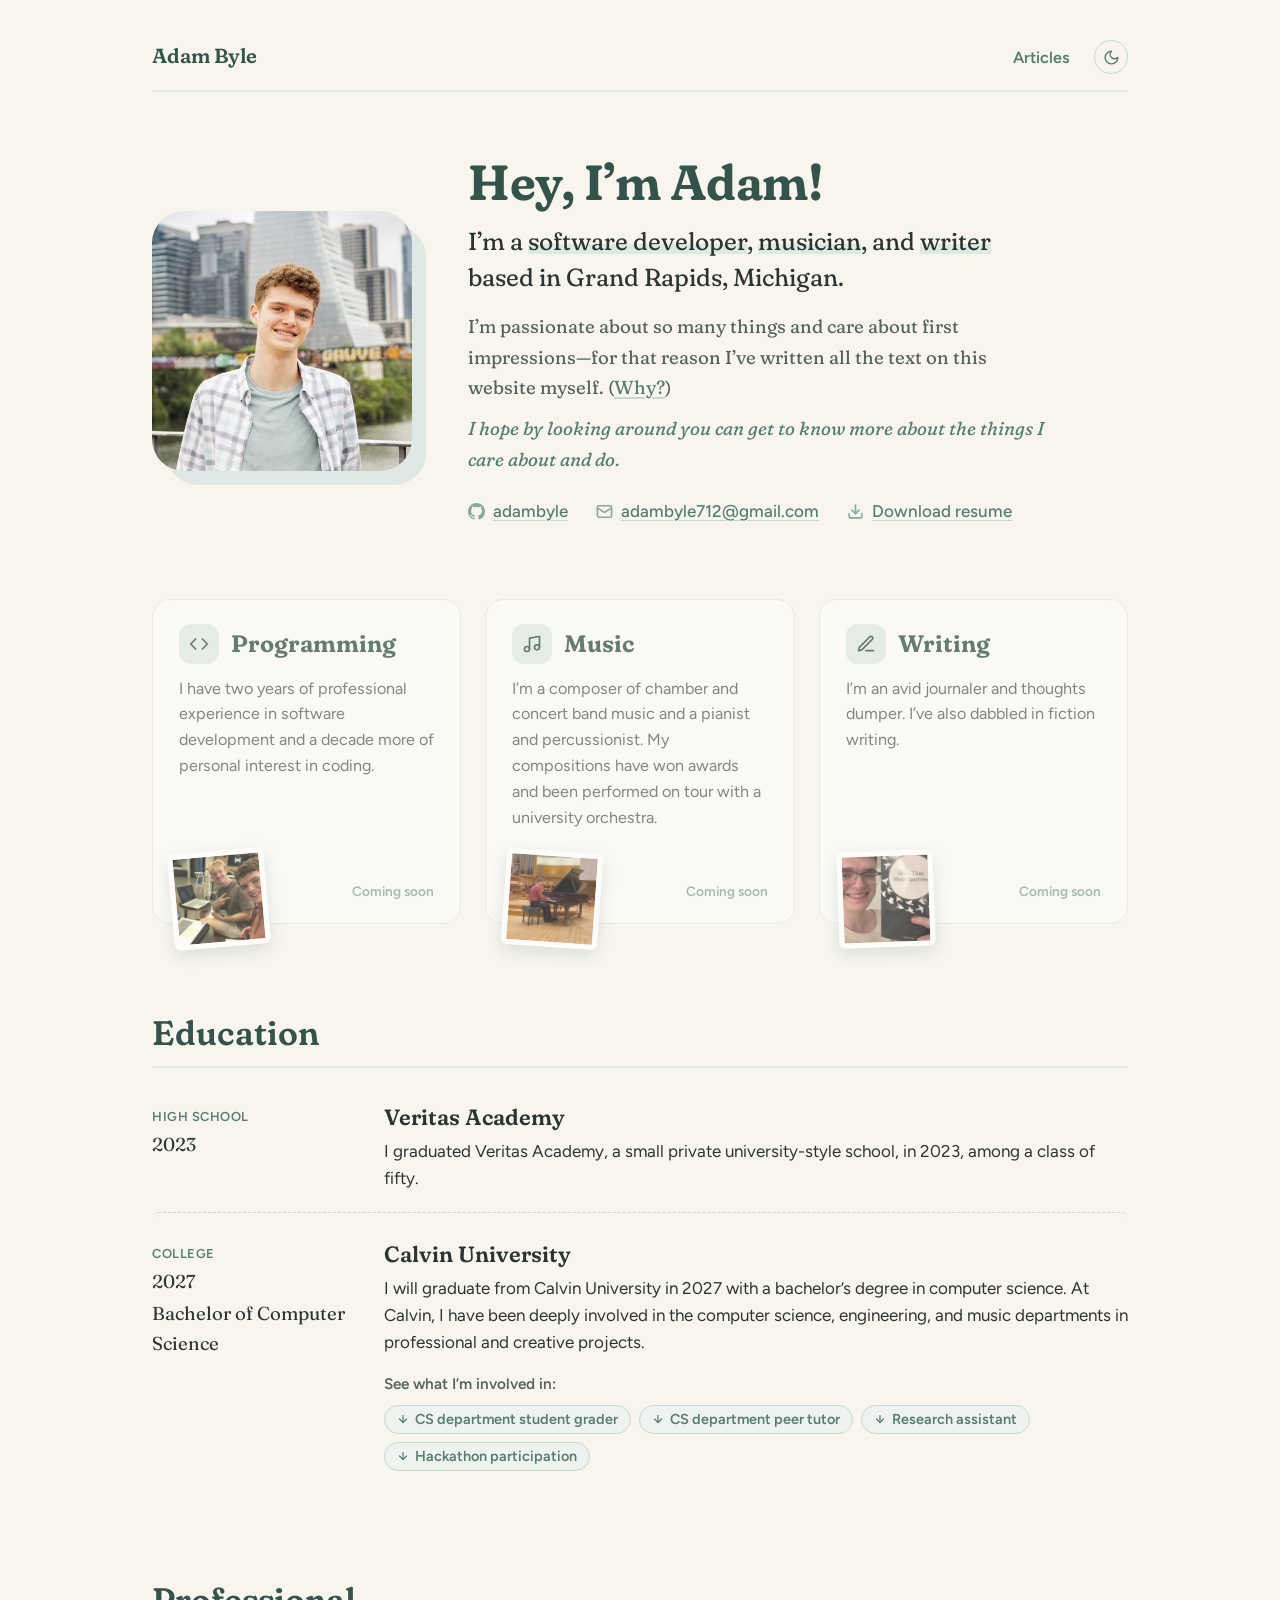
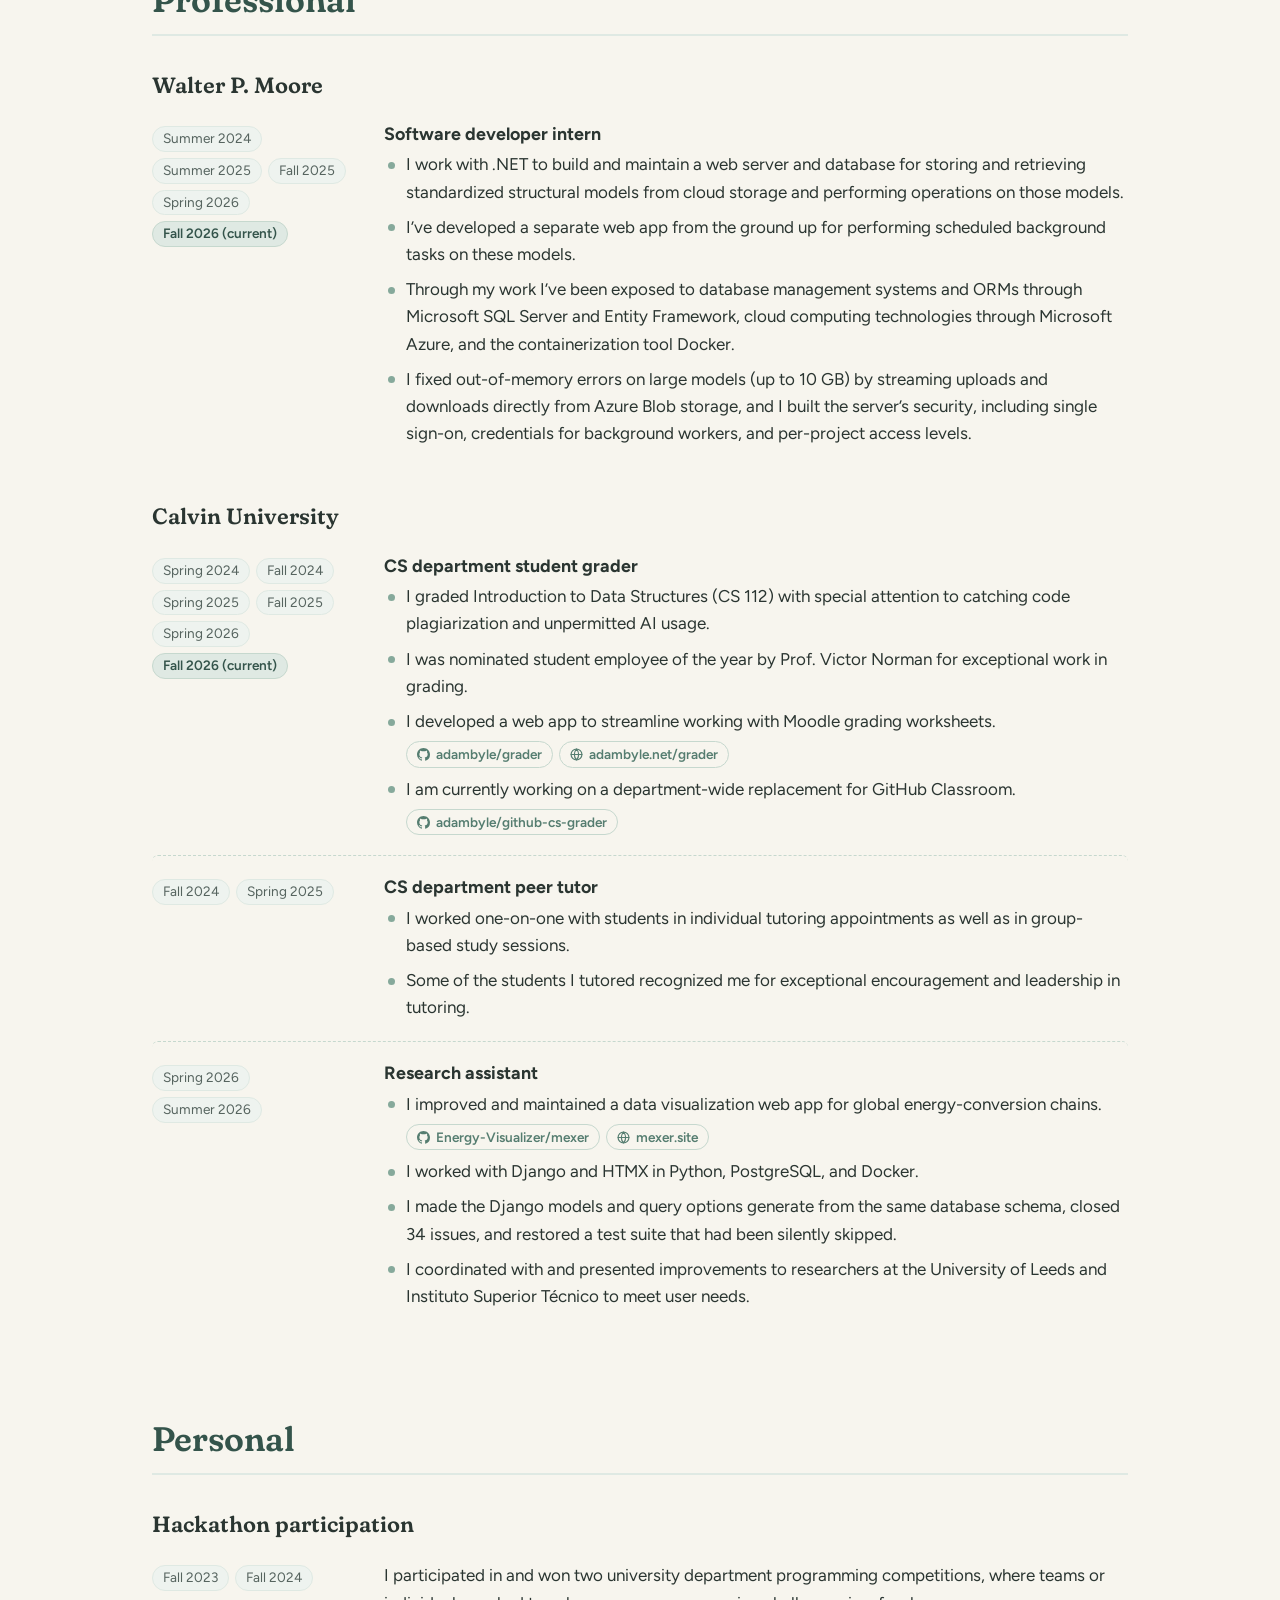
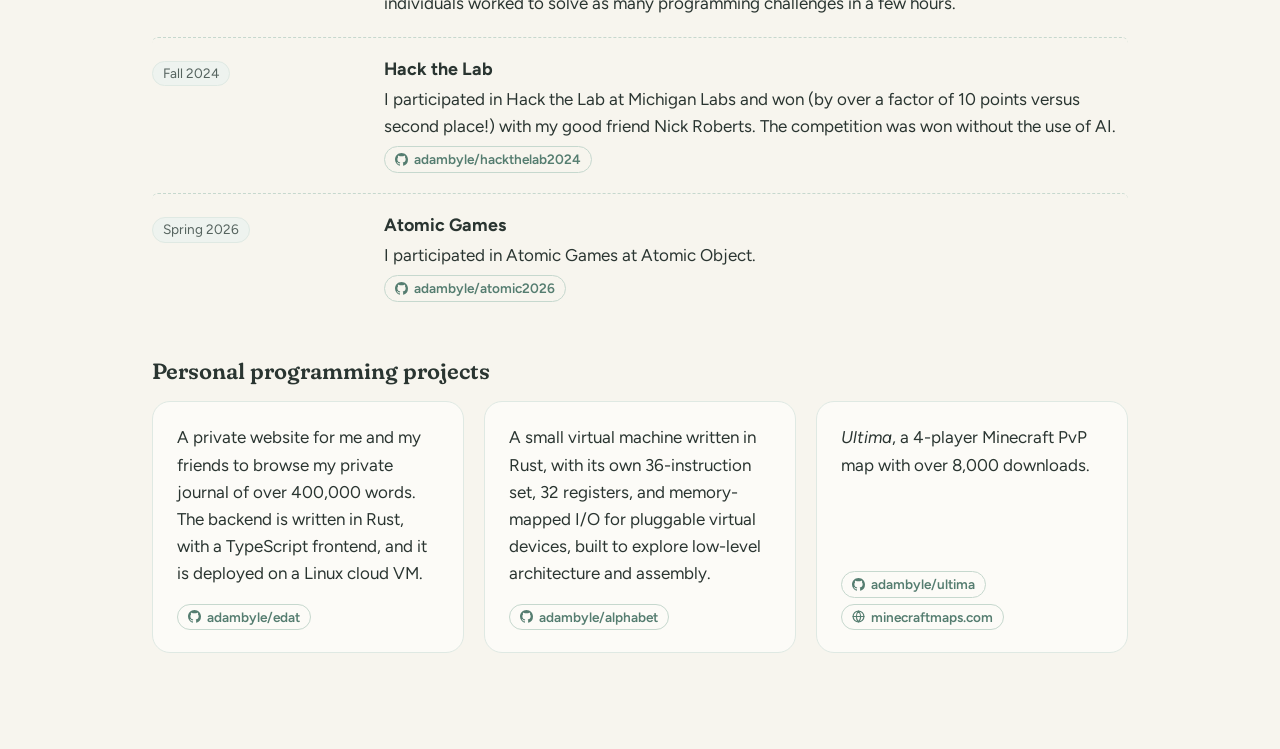
==== commit 42e22e9e: "Correct Walter P. Moore dates, add experience details, update resume Co-Authored-By: Claude Sonnet 5" ====
--- a/index.html
+++ b/index.html
@@ -95,7 +95,7 @@
                         <h2 class="interest-title">Programming</h2>
                     </div>
                     <p>
-                        I have three years of professional experience in
+                        I have two years of professional experience in
                         software development and a decade more of personal
                         interest in coding.
                     </p>
@@ -247,7 +247,6 @@
                     <article class="entry" id="walter-p-moore">
                         <div class="entry-meta">
                             <ul class="terms">
-                                <li>Summer 2023</li>
                                 <li>Summer 2024</li>
                                 <li>Summer 2025</li>
                                 <li>Fall 2025</li>
@@ -279,6 +278,15 @@
                                     Framework, cloud computing technologies
                                     through Microsoft Azure, and the
                                     containerization tool Docker.
+                                </li>
+                                <li>
+                                    I fixed out-of-memory errors on large
+                                    models (up to 10 GB) by streaming uploads
+                                    and downloads directly from Azure Blob
+                                    storage, and I built the server’s security,
+                                    including single sign-on, credentials for
+                                    background workers, and per-project access
+                                    levels.
                                 </li>
                             </ul>
                         </div>
@@ -373,6 +381,7 @@
                     <article class="entry" id="calvin-research">
                         <div class="entry-meta">
                             <ul class="terms">
+                                <li>Spring 2026</li>
                                 <li>Summer 2026</li>
                             </ul>
                         </div>
@@ -401,6 +410,12 @@
                                     PostgreSQL, and Docker.
                                 </li>
                                 <li>
+                                    I made the Django models and query options
+                                    generate from the same database schema,
+                                    closed 34 issues, and restored a test suite
+                                    that had been silently skipped.
+                                </li>
+                                <li>
                                     I coordinated with and presented
                                     improvements to researchers at the
                                     University of Leeds and Instituto Superior
@@ -487,7 +502,10 @@
                         <li class="project">
                             <p>
                                 A private website for me and my friends to
-                                browse my private journal of over 400,000 words.
+                                browse my private journal of over 400,000
+                                words. The backend is written in Rust, with a
+                                TypeScript frontend, and it is deployed on a
+                                Linux cloud VM.
                             </p>
                             <span class="links">
                                 <a
@@ -498,7 +516,13 @@
                             </span>
                         </li>
                         <li class="project">
-                            <p>A small virtual machine project in Rust.</p>
+                            <p>
+                                A small virtual machine written in Rust, with
+                                its own 36-instruction set, 32 registers, and
+                                memory-mapped I/O for pluggable virtual
+                                devices, built to explore low-level
+                                architecture and assembly.
+                            </p>
                             <span class="links">
                                 <a
                                     class="link-github"
